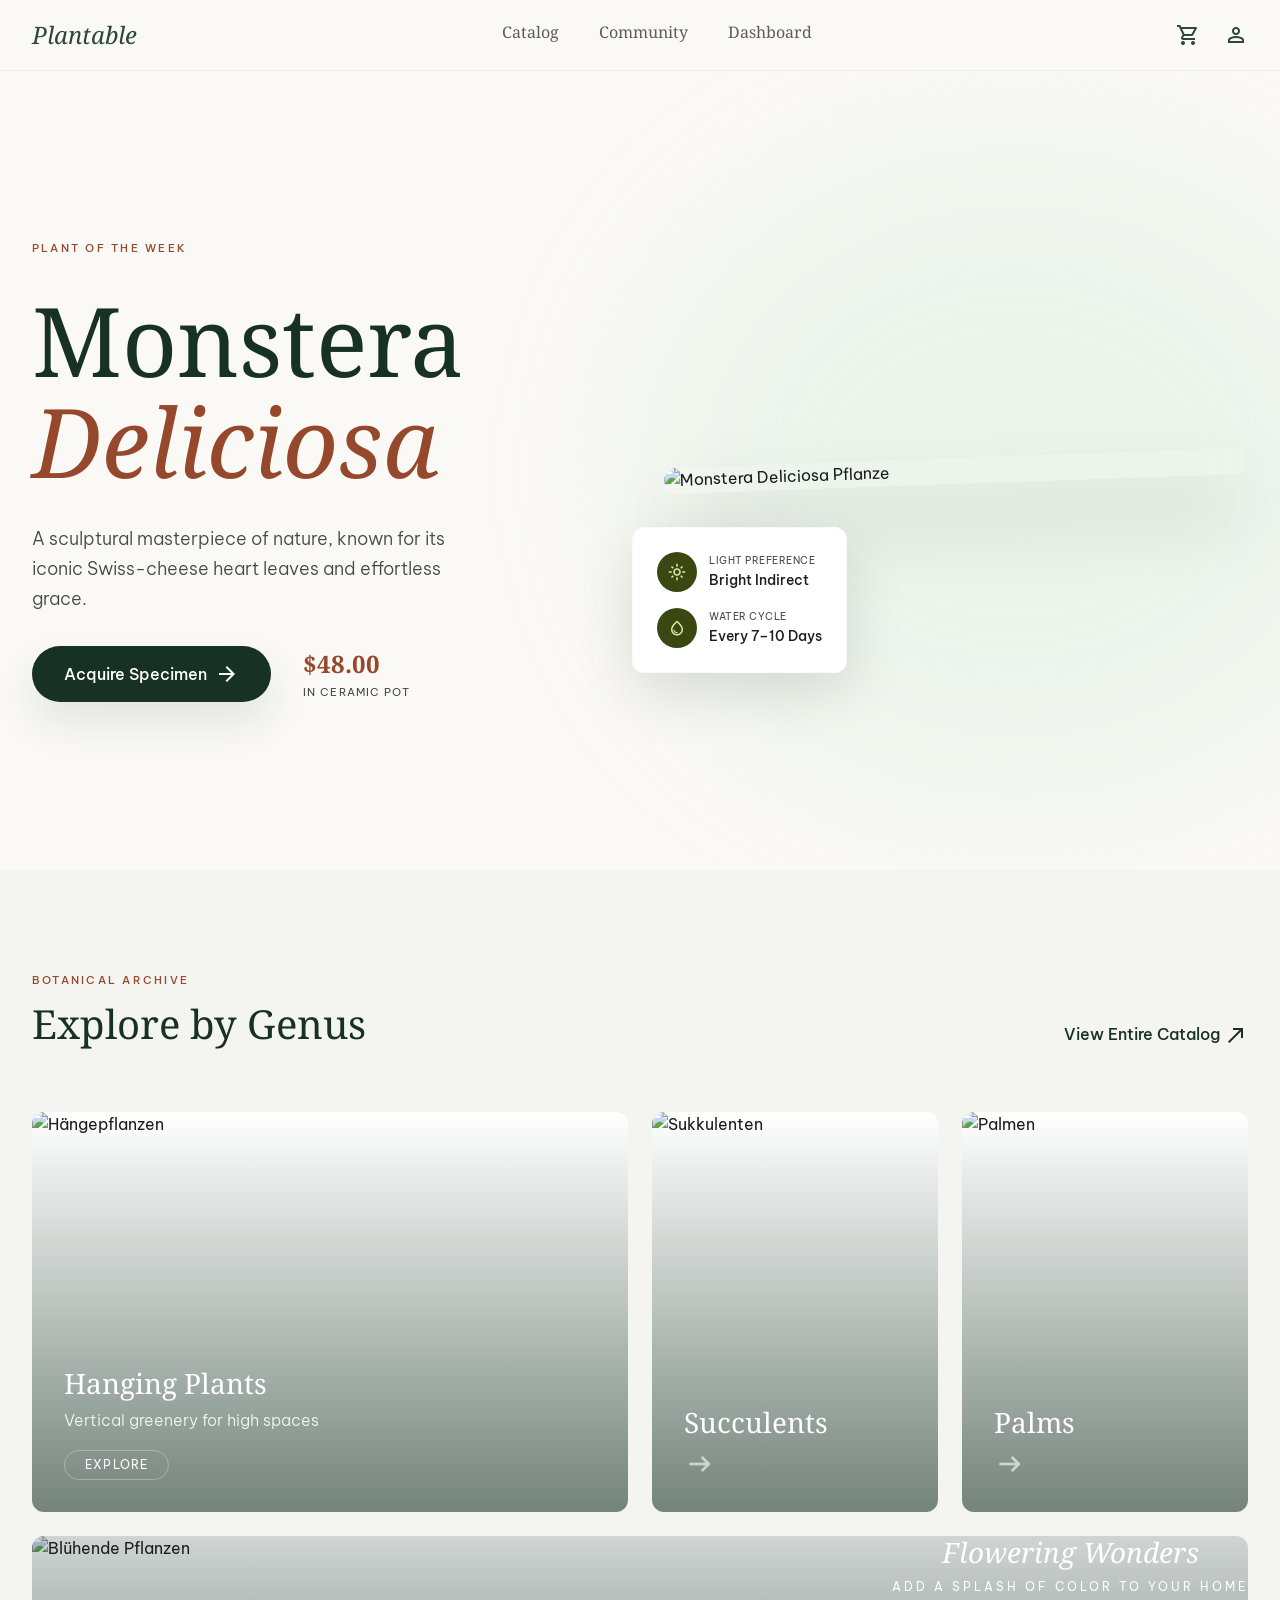
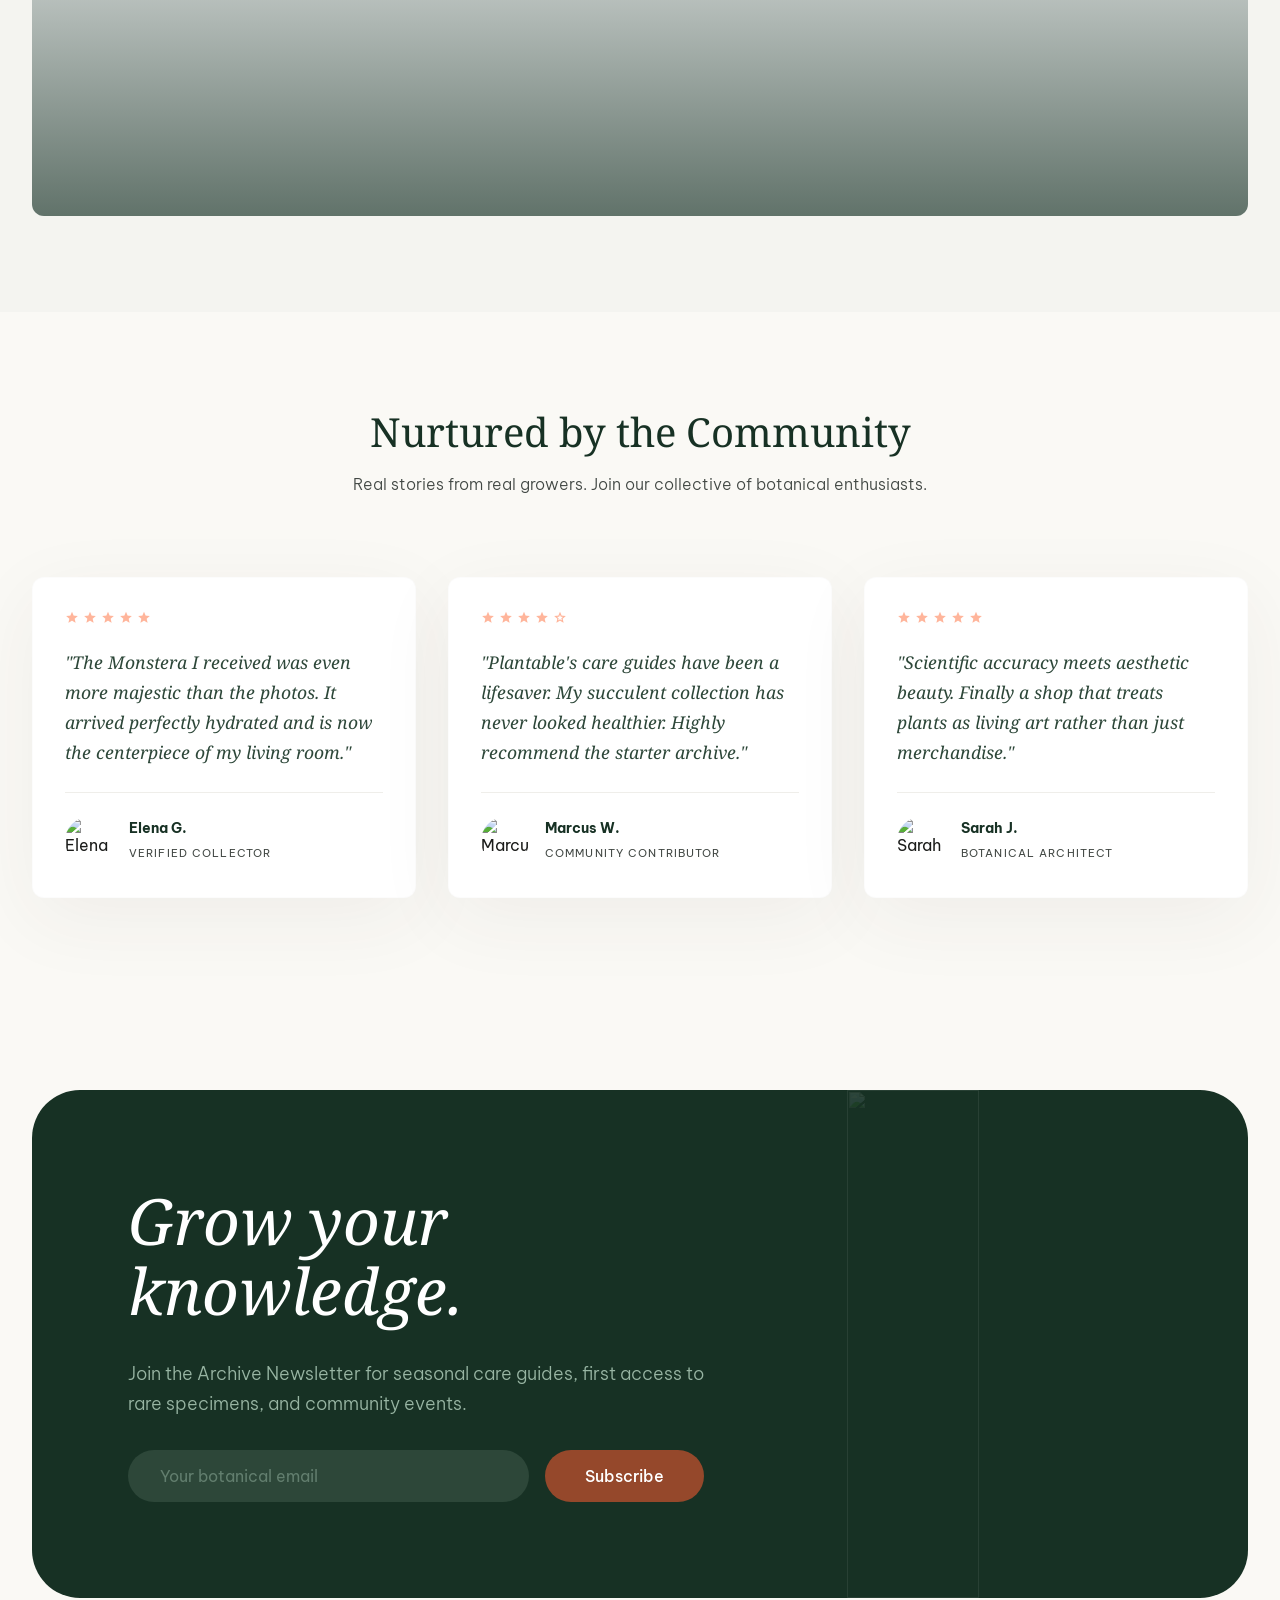
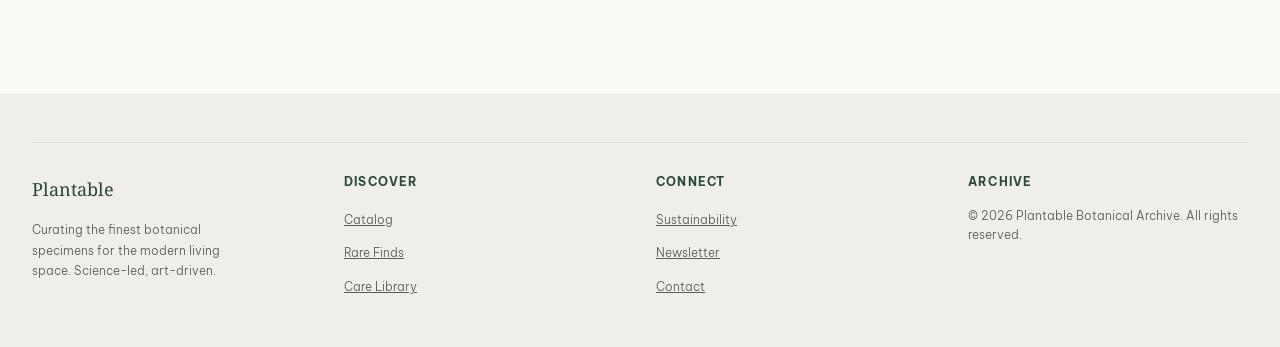
==== index.html @ 91b13ef8 "Fixed file name" ====
<!DOCTYPE html>
<html lang="de">
<head>
  <meta charset="utf-8"/>
  <meta name="viewport" content="width=device-width, initial-scale=1.0"/>
  <title>Plantable</title>
  <link rel="preconnect" href="https://fonts.googleapis.com"/>
  <link rel="preconnect" href="https://fonts.gstatic.com" crossorigin/>
  <link href="https://fonts.googleapis.com/css2?family=Noto+Serif:ital,wght@0,400;0,700;1,400&family=Be+Vietnam+Pro:wght@100;300;400;500;700&display=swap" rel="stylesheet"/>
  <link href="https://fonts.googleapis.com/css2?family=Material+Symbols+Outlined:wght,FILL@100..700,0..1&display=swap" rel="stylesheet"/>
  <link href="style.css" rel="stylesheet"/>
</head>
<body>

  <!-- ── Navigation ── -->
  <header>
    <div class="header-innen">
      <a href="home.html" class="logo">Plantable</a>

      <nav>
        <a href="catalog.html" >Catalog</a>
        <a href="community.html">Community</a>
        <a href="dashboard.html">Dashboard</a>
      </nav>

      <div class="aktionen">
        <button aria-label="Warenkorb">
          <span class="material-symbols-outlined">shopping_cart</span>
        </button>
        <button aria-label="Profil">
          <span class="material-symbols-outlined">person</span>
        </button>
      </div>
    </div>
    <div class="trennlinie"></div>
  </header>

  <main>

    <!-- ── Hero: Pflanze der Woche ── -->
    <section class="hero">
      <div class="hero-innen">

        <!-- Linke Spalte: Text -->
        <div class="hero-text">
          <span class="etikett">Plant of the Week</span>
          <h1>Monstera <br/><em>Deliciosa</em></h1>
          <p>A sculptural masterpiece of nature, known for its iconic Swiss-cheese heart leaves and effortless grace.</p>
          <div class="hero-kaufen">
            <button class="btn-kaufen">
              Acquire Specimen
              <span class="material-symbols-outlined">arrow_forward</span>
            </button>
            <div class="preis-block">
              <span class="preis">$48.00</span>
              <span class="preis-hinweis">In Ceramic Pot</span>
            </div>
          </div>
        </div>

        <!-- Rechte Spalte: Bild + Pflegekarte -->
        <div class="hero-bild-bereich">
          <div class="hintergrund-glow"></div>
          <img
            src="https://lh3.googleusercontent.com/aida-public/[base64]"
            alt="Monstera Deliciosa Pflanze"
            class="hero-pflanzenbild"
          />
          <div class="pflegekarte">
            <div class="pflegekarte-zeile">
              <div class="pflege-icon">
                <span class="material-symbols-outlined">light_mode</span>
              </div>
              <div>
                <span class="pflege-label">Light Preference</span>
                <span class="pflege-wert">Bright Indirect</span>
              </div>
            </div>
            <div class="pflegekarte-zeile">
              <div class="pflege-icon">
                <span class="material-symbols-outlined">water_drop</span>
              </div>
              <div>
                <span class="pflege-label">Water Cycle</span>
                <span class="pflege-wert">Every 7–10 Days</span>
              </div>
            </div>
          </div>
        </div>

      </div>
    </section>

    <!-- ── Kategorien ── -->
    <section class="kategorien">
      <div class="kategorien-innen">

        <div class="kategorien-kopf">
          <div>
            <span class="etikett">Botanical Archive</span>
            <h2>Explore by Genus</h2>
          </div>
          <a href="catalog.html" class="link-mit-pfeil">
            View Entire Catalog
            <span class="material-symbols-outlined">north_east</span>
          </a>
        </div>

        <div class="kategorien-raster">

          <div class="kategorie-karte gross">
            <img src="" alt="Hängepflanzen"/>
            <div class="kategorie-overlay"></div>
            <div class="kategorie-text">
              <h3>Hanging Plants</h3>
              <p>Vertical greenery for high spaces</p>
              <button class="btn-erkunden">Explore</button>
            </div>
          </div>

          <div class="kategorie-karte klein">
            <img src="" alt="Sukkulenten"/>
            <div class="kategorie-overlay"></div>
            <div class="kategorie-text">
              <h3>Succulents</h3>
              <span class="material-symbols-outlined pfeil-icon">arrow_right_alt</span>
            </div>
          </div>

          <div class="kategorie-karte klein">
            <img src="" alt="Palmen"/>
            <div class="kategorie-overlay"></div>
            <div class="kategorie-text">
              <h3>Palms</h3>
              <span class="material-symbols-outlined pfeil-icon">arrow_right_alt</span>
            </div>
          </div>

          <div class="kategorie-karte breit">
            <img src="" alt="Blühende Pflanzen"/>
            <div class="kategorie-overlay dunkel"></div>
            <div class="kategorie-text zentriert">
              <h3><em>Flowering Wonders</em></h3>
              <span class="untertitel-breit">Add a splash of color to your home</span>
            </div>
          </div>

        </div>
      </div>
    </section>

    <!-- ── Bewertungen ── -->
    <section class="bewertungen">
      <div class="bewertungen-innen">

        <div class="bewertungen-kopf">
          <h2>Nurtured by the Community</h2>
          <p>Real stories from real growers. Join our collective of botanical enthusiasts.</p>
        </div>

        <div class="bewertungen-raster">

          <div class="bewertungskarte">
            <div class="sterne">
              <span class="material-symbols-outlined gefallt">star</span>
              <span class="material-symbols-outlined gefallt">star</span>
              <span class="material-symbols-outlined gefallt">star</span>
              <span class="material-symbols-outlined gefallt">star</span>
              <span class="material-symbols-outlined gefallt">star</span>
            </div>
            <p class="bewertungstext">"The Monstera I received was even more majestic than the photos. It arrived perfectly hydrated and is now the centerpiece of my living room."</p>
            <div class="bewertungs-autor">
              <img src="" alt="Elena G."/>
              <div>
                <strong>Elena G.</strong>
                <span>Verified Collector</span>
              </div>
            </div>
          </div>

          <div class="bewertungskarte">
            <div class="sterne">
              <span class="material-symbols-outlined gefallt">star</span>
              <span class="material-symbols-outlined gefallt">star</span>
              <span class="material-symbols-outlined gefallt">star</span>
              <span class="material-symbols-outlined gefallt">star</span>
              <span class="material-symbols-outlined">star</span>
            </div>
            <p class="bewertungstext">"Plantable's care guides have been a lifesaver. My succulent collection has never looked healthier. Highly recommend the starter archive."</p>
            <div class="bewertungs-autor">
              <img src="" alt="Marcus W."/>
              <div>
                <strong>Marcus W.</strong>
                <span>Community Contributor</span>
              </div>
            </div>
          </div>

          <div class="bewertungskarte">
            <div class="sterne">
              <span class="material-symbols-outlined gefallt">star</span>
              <span class="material-symbols-outlined gefallt">star</span>
              <span class="material-symbols-outlined gefallt">star</span>
              <span class="material-symbols-outlined gefallt">star</span>
              <span class="material-symbols-outlined gefallt">star</span>
            </div>
            <p class="bewertungstext">"Scientific accuracy meets aesthetic beauty. Finally a shop that treats plants as living art rather than just merchandise."</p>
            <div class="bewertungs-autor">
              <img src="" alt="Sarah J."/>
              <div>
                <strong>Sarah J.</strong>
                <span>Botanical Architect</span>
              </div>
            </div>
          </div>

        </div>
      </div>
    </section>

    <!-- ── Newsletter ── -->
    <section class="newsletter">
      <div class="newsletter-box">
        <img
          src=""
          alt=""
          class="newsletter-hintergrundbild"
          aria-hidden="true"
        />
        <div class="newsletter-inhalt">
          <h2><em>Grow your knowledge.</em></h2>
          <p>Join the Archive Newsletter for seasonal care guides, first access to rare specimens, and community events.</p>
          <div class="newsletter-formular">
            <input type="email" placeholder="Your botanical email"/>
            <button>Subscribe</button>
          </div>
        </div>
      </div>
    </section>

  </main>

  <!-- ── Footer ── -->
  <footer>
    <div class="footer-innen">
      <hr/>
      <div class="footer-raster">

        <div class="footer-marke">
          <p class="logo">Plantable</p>
          <p>Curating the finest botanical specimens for the modern living space. Science-led, art-driven.</p>
        </div>

        <div>
          <h4>Discover</h4>
          <ul>
            <li><a href="#">Catalog</a></li>
            <li><a href="#">Rare Finds</a></li>
            <li><a href="#">Care Library</a></li>
          </ul>
        </div>

        <div>
          <h4>Connect</h4>
          <ul>
            <li><a href="#">Sustainability</a></li>
            <li><a href="#">Newsletter</a></li>
            <li><a href="#">Contact</a></li>
          </ul>
        </div>

        <div>
          <h4>Archive</h4>
          <p class="footer-copyright">© 2026 Plantable Botanical Archive. All rights reserved.</p>
        </div>

      </div>
    </div>
  </footer>

</body>
</html>
---- style.css ----
/* ─────────────────────────────────────────
   Plantable – Stylesheet
   ───────────────────────────────────────── */

/* ─── Reset ─── */
*, *::before, *::after {
  box-sizing: border-box;
  margin: 0;
  padding: 0;
}

/* ─── Design Tokens ─── */
:root {
  --gruen-dunkel:   #173124;
  --gruen:          #2d4739;
  --terrakotta:     #95482b;
  --hintergrund:    #faf9f5;
  --flaeche:        #efeeea;
  --flaeche-hell:   #f4f4f0;
  --flaeche-dunkel: #e3e2df;
  --text:           #1b1c1a;
  --text-gedimmt:   #424844;
  --text-leise:     #5c5d5b;
  --rand:           #c2c8c2;

  --schrift-serif: 'Noto Serif', serif;
  --schrift-sans:  'Be Vietnam Pro', sans-serif;

  --radius:        0.75rem;
  --radius-rund:   9999px;

  --max-breite:    1536px;
  --header-hoehe:  4.5rem;
}

/* ─── Basis ─── */
html { scroll-behavior: smooth; }

body {
  background-color: var(--hintergrund);
  color: var(--text);
  font-family: var(--schrift-sans);
  font-size: 1rem;
  line-height: 1.6;
  min-height: 100vh;
  -webkit-font-smoothing: antialiased;
}

h1, h2, h3, h4 {
  font-family: var(--schrift-serif);
  font-weight: 400;
  line-height: 1.2;
}

a    { text-decoration: none; color: inherit; }
img  { display: block; max-width: 100%; }
ul   { list-style: none; }

button {
  cursor: pointer;
  border: none;
  background: none;
  font-family: inherit;
}

.material-symbols-outlined {
  font-variation-settings: 'FILL' 0, 'wght' 400, 'GRAD' 0, 'opsz' 24;
  vertical-align: middle;
}

/* ─── Wiederverwendbar ─── */
.etikett {
  display: inline-block;
  font-size: 0.7rem;
  font-weight: 500;
  letter-spacing: 0.2em;
  text-transform: uppercase;
  color: var(--terrakotta);
}

/* ─────────────────────────────────────────
   Header / Navigation
   ───────────────────────────────────────── */
header {
  position: fixed;
  top: 0;
  left: 0;
  width: 100%;
  z-index: 100;
  background-color: rgba(250, 249, 245, 0.8);
  backdrop-filter: blur(12px);
}

.header-innen {
  display: flex;
  align-items: center;
  justify-content: space-between;
  padding: 1rem 2rem;
  max-width: var(--max-breite);
  margin: 0 auto;
}

header .logo {
  font-family: var(--schrift-serif);
  font-size: 1.5rem;
  font-style: italic;
  color: var(--gruen);
}

header nav {
  display: flex;
  gap: 2.5rem;
}

header nav a {
  font-family: var(--schrift-serif);
  font-size: 1rem;
  color: var(--text-leise);
  padding-bottom: 0.25rem;
  transition: color 0.3s;
}

header nav a:hover { color: var(--gruen); }

header nav a.aktiv {
  color: var(--gruen);
  border-bottom: 2px solid var(--terrakotta);
}

header .aktionen {
  display: flex;
  gap: 1.5rem;
  color: var(--gruen);
}

header .aktionen button {
  color: var(--gruen);
  transition: opacity 0.2s;
}

header .aktionen button:hover { opacity: 0.7; }

.trennlinie {
  height: 1px;
  background-color: var(--flaeche);
}

/* ─────────────────────────────────────────
   Hero
   ───────────────────────────────────────── */
.hero {
  padding-top: var(--header-hoehe);
  min-height: 870px;
  display: flex;
  align-items: center;
  background-color: var(--hintergrund);
  overflow: hidden;
}

.hero-innen {
  max-width: var(--max-breite);
  margin: 0 auto;
  padding: 2rem;
  display: grid;
  grid-template-columns: 1fr;
  gap: 3rem;
  align-items: center;
  width: 100%;
}

@media (min-width: 768px) {
  .hero-innen {
    grid-template-columns: 1fr 1fr;
  }
}

/* Linke Seite: Text */
.hero-text {
  display: flex;
  flex-direction: column;
  gap: 2rem;
}

.hero-text h1 {
  font-size: clamp(3rem, 8vw, 6rem);
  color: var(--gruen-dunkel);
  line-height: 1.05;
}

.hero-text h1 em {
  color: var(--terrakotta);
  font-style: italic;
}

.hero-text p {
  font-size: 1.1rem;
  color: var(--text-gedimmt);
  font-weight: 300;
  max-width: 28rem;
  line-height: 1.7;
}

.hero-kaufen {
  display: flex;
  align-items: center;
  gap: 2rem;
  flex-wrap: wrap;
}

.btn-kaufen {
  display: inline-flex;
  align-items: center;
  gap: 0.5rem;
  background-color: var(--gruen-dunkel);
  color: #fff;
  padding: 1rem 2rem;
  border-radius: var(--radius-rund);
  font-weight: 500;
  font-size: 1rem;
  box-shadow: 0 20px 40px rgba(23, 49, 36, 0.1);
  transition: opacity 0.2s;
}

.btn-kaufen:hover { opacity: 0.9; }

.preis-block {
  display: flex;
  flex-direction: column;
}

.preis {
  font-family: var(--schrift-serif);
  font-size: 1.5rem;
  font-weight: 700;
  color: var(--terrakotta);
}

.preis-hinweis {
  font-size: 0.7rem;
  text-transform: uppercase;
  letter-spacing: 0.1em;
  color: var(--text-gedimmt);
}

/* Rechte Seite: Bild */
.hero-bild-bereich {
  position: relative;
  display: flex;
  align-items: center;
  justify-content: center;
  min-height: 500px;
}

.hintergrund-glow {
  position: absolute;
  inset: 0;
  background-color: rgba(204, 234, 214, 0.3);
  border-radius: 50%;
  filter: blur(60px);
  transform: scale(1.25) translateX(3rem);
  z-index: 0;
}

.hero-pflanzenbild {
  position: relative;
  z-index: 1;
  border-radius: 1.5rem;
  box-shadow: 0 40px 80px rgba(0,0,0,0.15);
  transform: rotate(-2deg);
  transition: transform 0.7s ease;
  width: 100%;
  object-fit: cover;
}

.hero-pflanzenbild:hover { transform: rotate(0deg); }

/* Schwebende Pflegekarte */
.pflegekarte {
  position: absolute;
  bottom: 3rem;
  left: -2rem;
  background-color: #fff;
  padding: 1.5rem;
  border-radius: var(--radius);
  box-shadow: 0 20px 60px rgba(0,0,0,0.12);
  z-index: 2;
  display: flex;
  flex-direction: column;
  gap: 1rem;
  border: 1px solid rgba(194, 200, 194, 0.1);
}

.pflegekarte-zeile {
  display: flex;
  align-items: center;
  gap: 0.75rem;
}

.pflege-icon {
  width: 2.5rem;
  height: 2.5rem;
  border-radius: 50%;
  background-color: #3a4711;
  display: flex;
  align-items: center;
  justify-content: center;
  flex-shrink: 0;
}

.pflege-icon .material-symbols-outlined {
  color: #d9eaa3;
  font-size: 1.125rem;
}

.pflege-label {
  display: block;
  font-size: 0.625rem;
  text-transform: uppercase;
  letter-spacing: 0.05em;
  color: var(--text-gedimmt);
}

.pflege-wert {
  display: block;
  font-size: 0.875rem;
  font-weight: 500;
}

/* ─────────────────────────────────────────
   Kategorien
   ───────────────────────────────────────── */
.kategorien {
  padding: 6rem 2rem;
  background-color: var(--flaeche-hell);
}

.kategorien-innen {
  max-width: var(--max-breite);
  margin: 0 auto;
}

.kategorien-kopf {
  display: flex;
  justify-content: space-between;
  align-items: flex-end;
  margin-bottom: 4rem;
}

.kategorien-kopf h2 {
  font-size: 2.5rem;
  color: var(--gruen-dunkel);
  margin-top: 0.5rem;
}

.link-mit-pfeil {
  display: flex;
  align-items: center;
  gap: 0.25rem;
  font-weight: 500;
  color: var(--gruen-dunkel);
  transition: text-decoration 0.2s;
}

.link-mit-pfeil:hover { text-decoration: underline; }

/* Karten-Raster */
.kategorien-raster {
  display: grid;
  grid-template-columns: 1fr;
  gap: 1.5rem;
}

@media (min-width: 768px) {
  .kategorien-raster {
    grid-template-columns: repeat(4, 1fr);
  }
}

/* Gemeinsame Basis aller Kategorie-Karten */
.kategorie-karte {
  position: relative;
  overflow: hidden;
  border-radius: var(--radius);
  background-color: #fff;
}

.kategorie-karte img {
  position: absolute;
  inset: 0;
  width: 100%;
  height: 100%;
  object-fit: cover;
  transition: transform 0.7s ease;
}

.kategorie-karte:hover img { transform: scale(1.1); }

.kategorie-overlay {
  position: absolute;
  inset: 0;
  background: linear-gradient(to top, rgba(23, 49, 36, 0.6), transparent);
}

.kategorie-overlay.dunkel {
  background-color: rgba(23, 49, 36, 0.2);
}

.kategorie-text {
  position: absolute;
  bottom: 2rem;
  left: 2rem;
  color: #fff;
}

.kategorie-text.zentriert {
  inset: 0;
  bottom: auto;
  left: auto;
  display: flex;
  flex-direction: column;
  align-items: center;
  justify-content: center;
  text-align: center;
}

.kategorie-text h3 {
  font-family: var(--schrift-serif);
  font-size: 1.75rem;
  margin-bottom: 0.5rem;
}

.kategorie-text p {
  font-weight: 300;
  opacity: 0.9;
  margin-bottom: 1rem;
}

.untertitel-breit {
  font-size: 0.75rem;
  text-transform: uppercase;
  letter-spacing: 0.25em;
}

.pfeil-icon {
  font-size: 2rem;
  opacity: 0.6;
  transition: opacity 0.2s;
}

.kategorie-karte:hover .pfeil-icon { opacity: 1; }

.btn-erkunden {
  padding: 0.4rem 1.25rem;
  border-radius: var(--radius-rund);
  border: 1px solid rgba(255,255,255,0.3);
  backdrop-filter: blur(4px);
  color: #fff;
  font-size: 0.75rem;
  text-transform: uppercase;
  letter-spacing: 0.1em;
  transition: background-color 0.2s, color 0.2s;
}

.btn-erkunden:hover {
  background-color: #fff;
  color: var(--gruen-dunkel);
}

/* Kartengrössen */
.kategorie-karte.gross  { grid-column: span 2; height: 400px; }
.kategorie-karte.klein  { grid-column: span 1; height: 400px; }
.kategorie-karte.breit  { grid-column: span 4; height: 280px; }

@media (max-width: 767px) {
  .kategorie-karte.gross,
  .kategorie-karte.klein,
  .kategorie-karte.breit { grid-column: span 1; height: 280px; }
}

/* ─────────────────────────────────────────
   Bewertungen
   ───────────────────────────────────────── */
.bewertungen {
  padding: 6rem 2rem;
  background-color: var(--hintergrund);
}

.bewertungen-innen {
  max-width: var(--max-breite);
  margin: 0 auto;
}

.bewertungen-kopf {
  text-align: center;
  max-width: 40rem;
  margin: 0 auto 5rem;
}

.bewertungen-kopf h2 {
  font-size: 2.5rem;
  color: var(--gruen-dunkel);
  margin-bottom: 1rem;
}

.bewertungen-kopf p {
  color: var(--text-gedimmt);
  font-weight: 300;
}

.bewertungen-raster {
  display: grid;
  grid-template-columns: 1fr;
  gap: 2rem;
}

@media (min-width: 768px) {
  .bewertungen-raster { grid-template-columns: repeat(3, 1fr); }
}

/* Einzelne Bewertungskarte */
.bewertungskarte {
  background-color: #fff;
  padding: 2rem;
  border-radius: var(--radius);
  box-shadow: 0 20px 80px rgba(62, 54, 49, 0.06);
  border: 1px solid rgba(194, 200, 194, 0.05);
  display: flex;
  flex-direction: column;
  gap: 1.5rem;
}

.sterne {
  display: flex;
  gap: 0.25rem;
}

.sterne .material-symbols-outlined {
  font-size: 0.875rem;
  color: #ffb59b;
}

.sterne .material-symbols-outlined.gefallt {
  font-variation-settings: 'FILL' 1, 'wght' 400, 'GRAD' 0, 'opsz' 24;
}

.bewertungstext {
  font-family: var(--schrift-serif);
  font-size: 1.1rem;
  font-style: italic;
  color: var(--gruen);
  line-height: 1.7;
  flex: 1;
}

.bewertungs-autor {
  display: flex;
  align-items: center;
  gap: 1rem;
  padding-top: 1.5rem;
  border-top: 1px solid var(--flaeche);
  margin-top: auto;
}

.bewertungs-autor img {
  width: 3rem;
  height: 3rem;
  border-radius: 50%;
  object-fit: cover;
}

.bewertungs-autor strong {
  display: block;
  font-size: 0.875rem;
  color: var(--gruen-dunkel);
}

.bewertungs-autor span {
  font-size: 0.7rem;
  text-transform: uppercase;
  letter-spacing: 0.1em;
  color: var(--text-gedimmt);
}

/* ─────────────────────────────────────────
   Newsletter
   ───────────────────────────────────────── */
.newsletter {
  padding: 6rem 2rem;
}

.newsletter-box {
  max-width: var(--max-breite);
  margin: 0 auto;
  background-color: var(--gruen-dunkel);
  color: #fff;
  border-radius: 3rem;
  padding: 4rem;
  position: relative;
  overflow: hidden;
}

@media (min-width: 768px) {
  .newsletter-box { padding: 6rem; }
}

.newsletter-hintergrundbild {
  position: absolute;
  top: 0;
  right: 0;
  width: 33%;
  height: 100%;
  object-fit: cover;
  opacity: 0.1;
  pointer-events: none;
}

.newsletter-inhalt {
  position: relative;
  z-index: 1;
  max-width: 36rem;
  display: flex;
  flex-direction: column;
  gap: 2rem;
}

.newsletter-inhalt h2 {
  font-size: clamp(2.5rem, 5vw, 4rem);
  line-height: 1.1;
}

.newsletter-inhalt p {
  font-size: 1.1rem;
  color: #98b5a3;
  font-weight: 300;
  line-height: 1.7;
}

.newsletter-formular {
  display: flex;
  flex-direction: column;
  gap: 1rem;
}

@media (min-width: 640px) {
  .newsletter-formular { flex-direction: row; }
}

.newsletter-formular input {
  background-color: var(--gruen);
  border: none;
  border-radius: var(--radius-rund);
  padding: 1rem 2rem;
  flex: 1;
  color: #fff;
  font-family: var(--schrift-sans);
  font-size: 1rem;
  outline: none;
}

.newsletter-formular input::placeholder { color: rgba(152, 181, 163, 0.5); }

.newsletter-formular input:focus {
  outline: 2px solid var(--terrakotta);
  outline-offset: 2px;
}

.newsletter-formular button {
  background-color: var(--terrakotta);
  color: #fff;
  padding: 1rem 2.5rem;
  border-radius: var(--radius-rund);
  font-weight: 500;
  font-size: 1rem;
  white-space: nowrap;
  transition: opacity 0.2s;
}

.newsletter-formular button:hover { opacity: 0.9; }

/* ─────────────────────────────────────────
   Footer
   ───────────────────────────────────────── */
footer {
  background-color: var(--flaeche);
  padding: 3rem 2rem;
}

.footer-innen {
  max-width: var(--max-breite);
  margin: 0 auto;
}

footer hr {
  border: none;
  border-top: 1px solid var(--flaeche-dunkel);
  margin-bottom: 2rem;
}

.footer-raster {
  display: grid;
  grid-template-columns: 1fr;
  gap: 2rem;
}

@media (min-width: 768px) {
  .footer-raster { grid-template-columns: repeat(4, 1fr); }
}

.footer-marke .logo {
  font-family: var(--schrift-serif);
  font-size: 1.125rem;
  color: var(--gruen);
  margin-bottom: 1rem;
}

.footer-marke p:last-child {
  font-size: 0.75rem;
  font-weight: 300;
  color: var(--text-leise);
  line-height: 1.7;
  max-width: 14rem;
}

footer h4 {
  font-family: var(--schrift-sans);
  font-size: 0.75rem;
  font-weight: 700;
  text-transform: uppercase;
  letter-spacing: 0.1em;
  color: var(--gruen);
  margin-bottom: 1rem;
}

footer ul {
  display: flex;
  flex-direction: column;
  gap: 0.5rem;
}

footer ul a {
  font-size: 0.75rem;
  font-weight: 300;
  color: var(--text-leise);
  text-decoration: underline;
  transition: color 0.2s;
}

footer ul a:hover { color: var(--terrakotta); }

.footer-copyright {
  font-size: 0.75rem;
  font-weight: 300;
  color: var(--text-leise);
  line-height: 1.6;
}
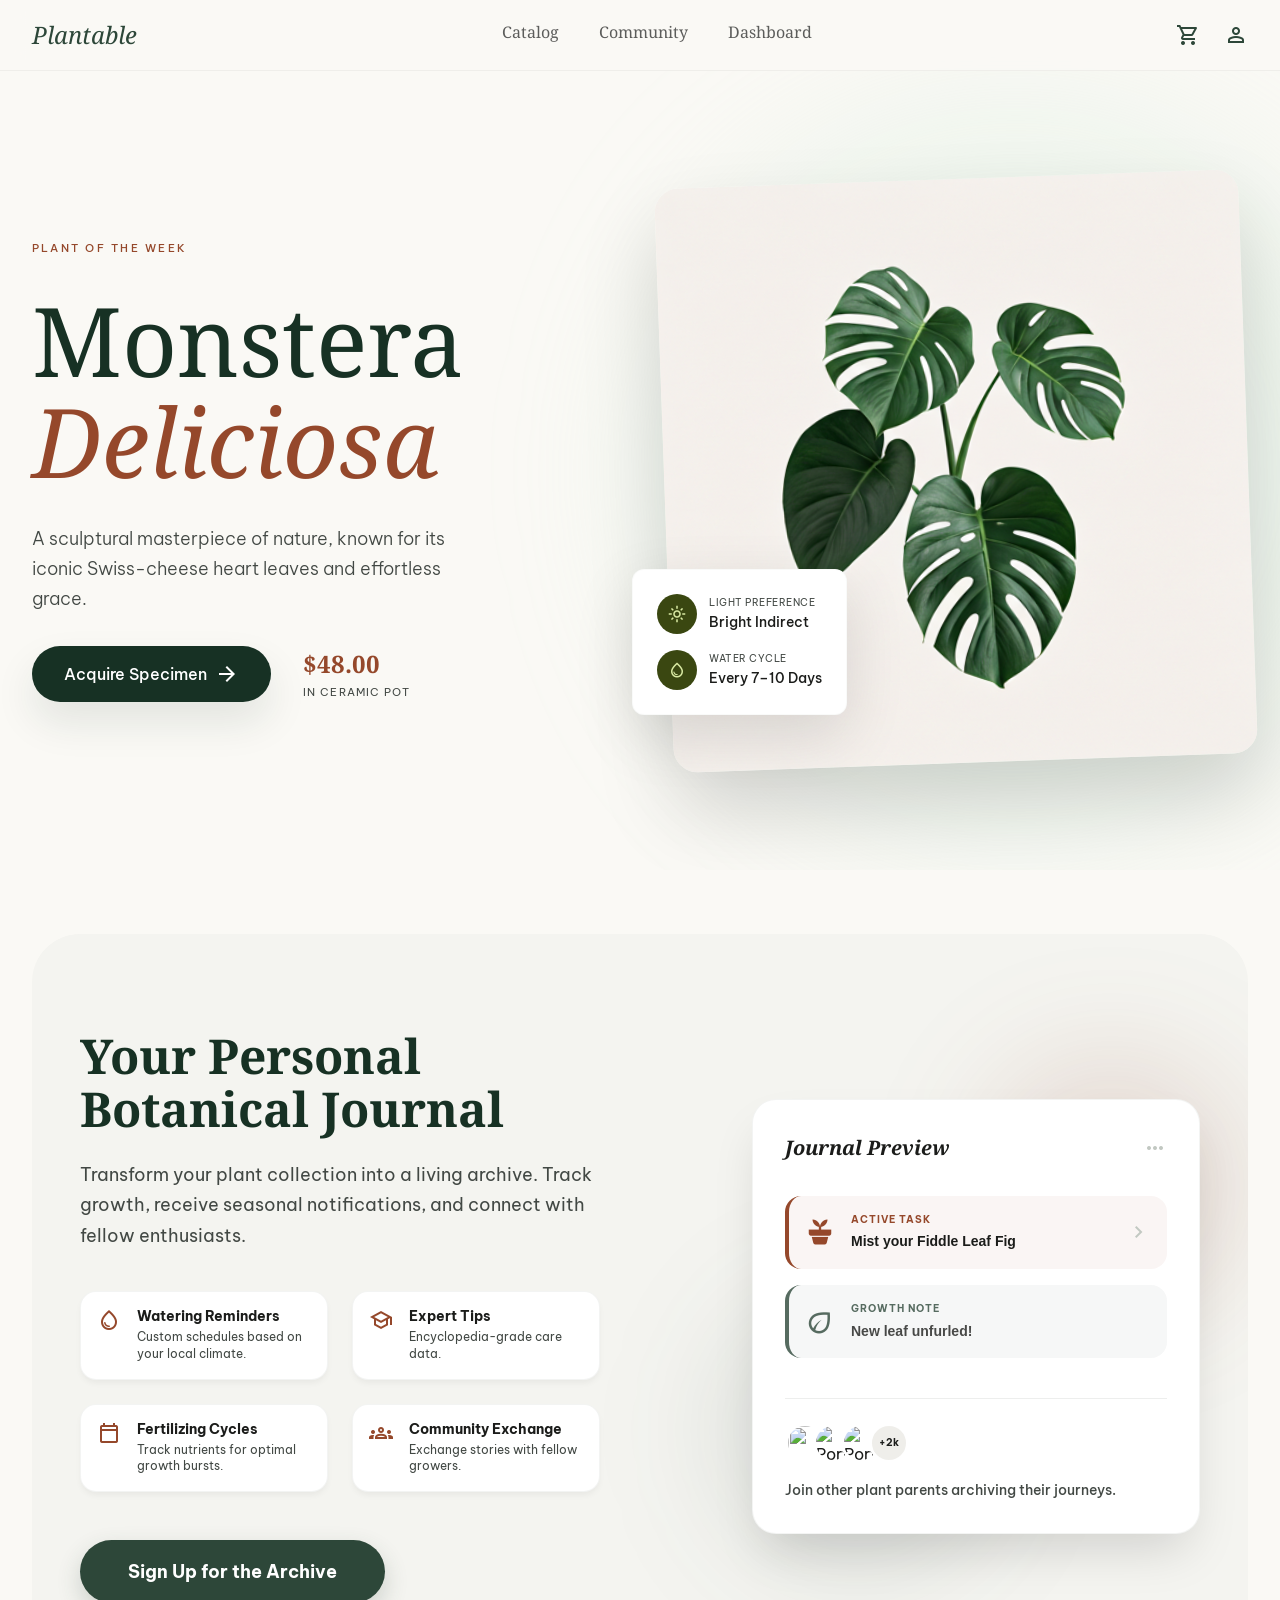
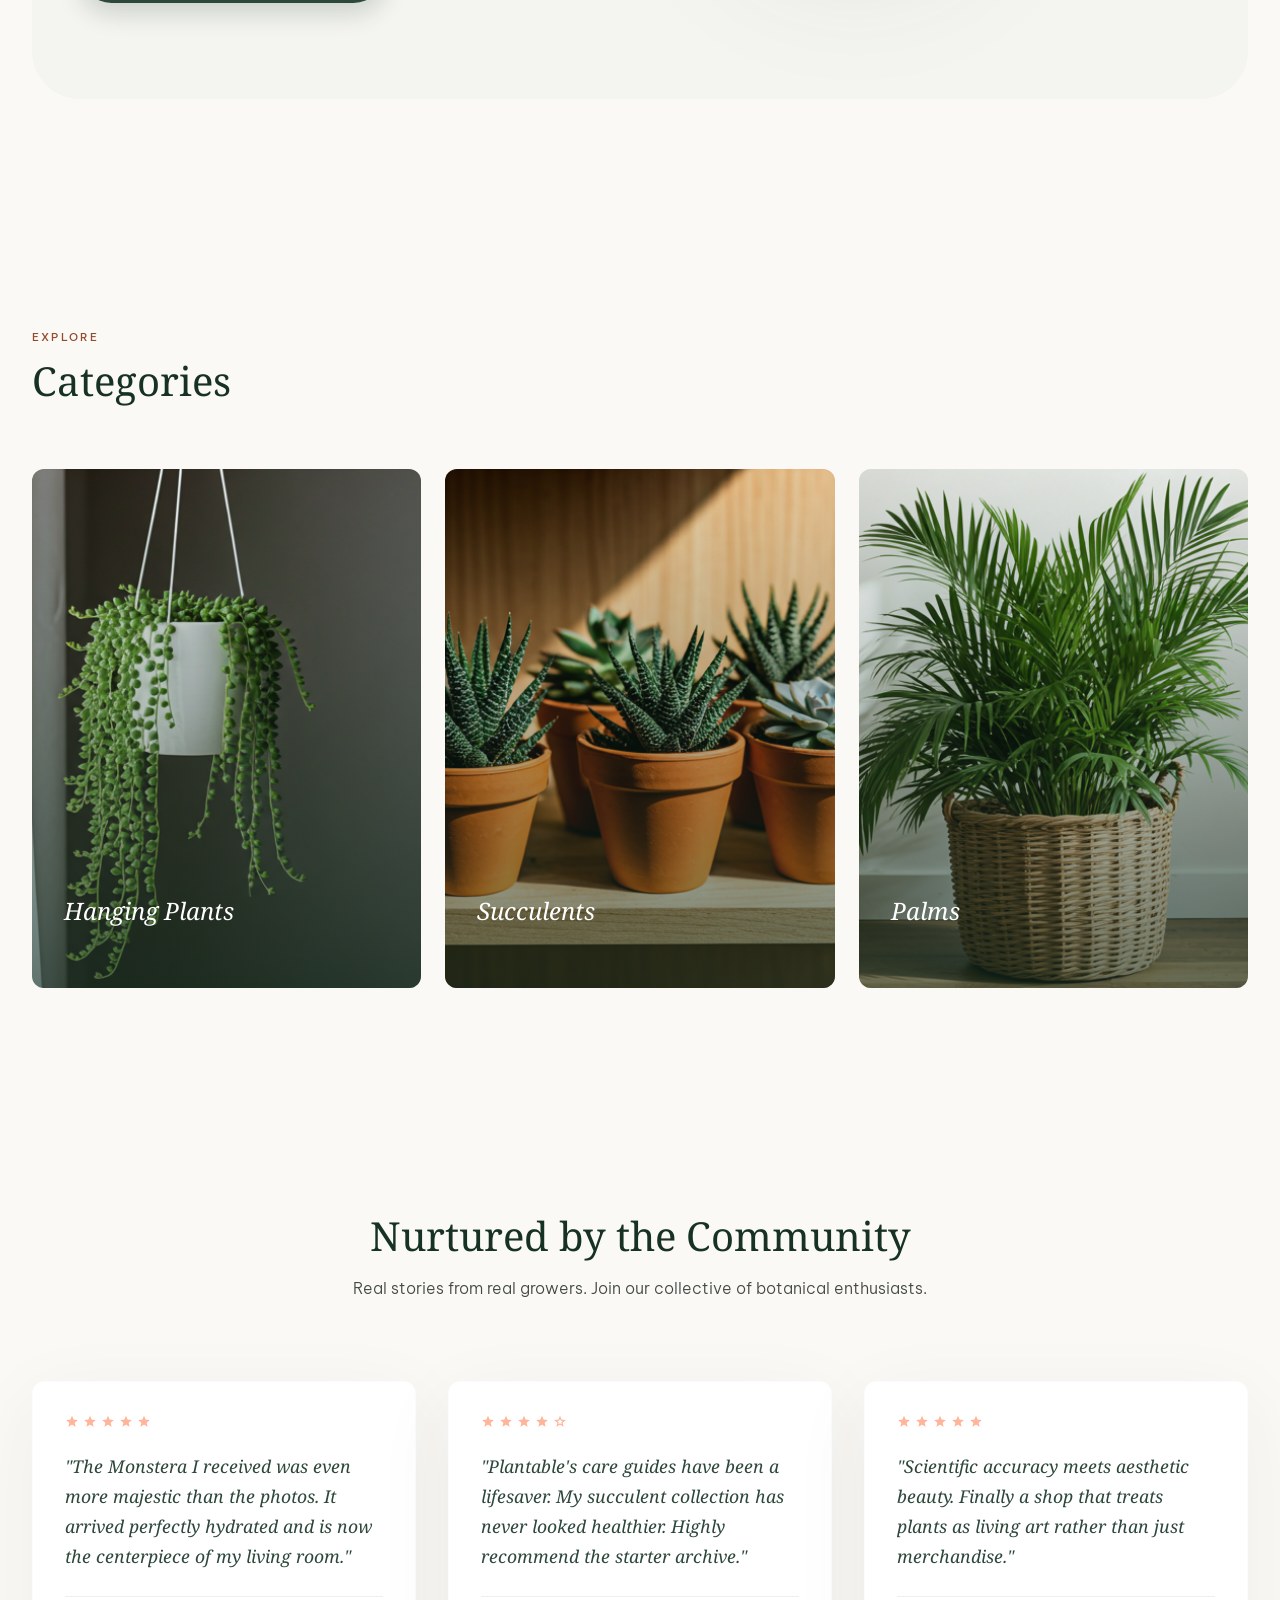
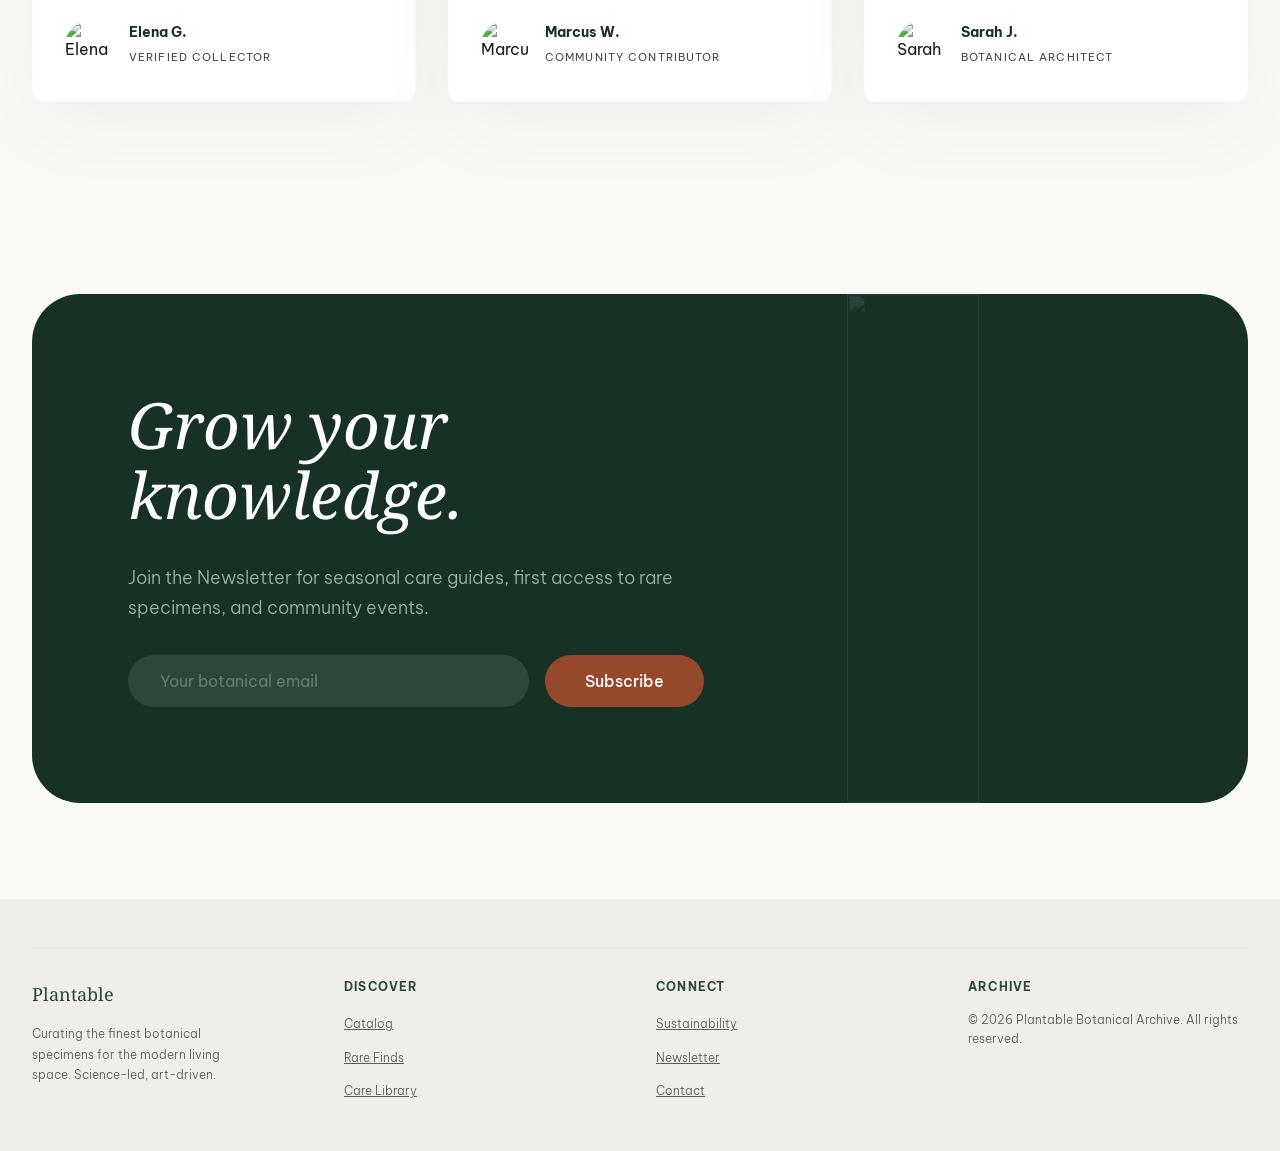
==== commit 1861c0db: "Design Changes, neuer Call to Action" ====
--- a/index.html
+++ b/index.html
@@ -12,13 +12,12 @@
 </head>
 <body>
 
-  <!-- ── Navigation ── -->
   <header>
     <div class="header-innen">
-      <a href="home.html" class="logo">Plantable</a>
+      <a href="index.html" class="logo">Plantable</a>
 
       <nav>
-        <a href="catalog.html" >Catalog</a>
+        <a href="catalog.html">Catalog</a>
         <a href="community.html">Community</a>
         <a href="dashboard.html">Dashboard</a>
       </nav>
@@ -37,11 +36,9 @@
 
   <main>
 
-    <!-- ── Hero: Pflanze der Woche ── -->
     <section class="hero">
       <div class="hero-innen">
 
-        <!-- Linke Spalte: Text -->
         <div class="hero-text">
           <span class="etikett">Plant of the Week</span>
           <h1>Monstera <br/><em>Deliciosa</em></h1>
@@ -58,11 +55,10 @@
           </div>
         </div>
 
-        <!-- Rechte Spalte: Bild + Pflegekarte -->
         <div class="hero-bild-bereich">
           <div class="hintergrund-glow"></div>
           <img
-            src="https://lh3.googleusercontent.com/aida-public/[base64]"
+            src="images/Monstera.png"
             alt="Monstera Deliciosa Pflanze"
             class="hero-pflanzenbild"
           />
@@ -91,65 +87,149 @@
       </div>
     </section>
 
-    <!-- ── Kategorien ── -->
+    <section class="journal">
+      <div class="journal-innen">
+        <div class="journal-text">
+          <h2>Your Personal <br/>Botanical Journal</h2>
+          <p class="journal-beschreibung">
+            Transform your plant collection into a living archive. Track growth, receive seasonal notifications, and connect with fellow enthusiasts.
+          </p>
+          
+          <div class="journal-features">
+            <div class="journal-feature">
+              <span class="material-symbols-outlined feature-icon">water_drop</span>
+              <div class="feature-inhalt">
+                <h4>Watering Reminders</h4>
+                <p>Custom schedules based on your local climate.</p>
+              </div>
+            </div>
+            <div class="journal-feature">
+              <span class="material-symbols-outlined feature-icon">school</span>
+              <div class="feature-inhalt">
+                <h4>Expert Tips</h4>
+                <p>Encyclopedia-grade care data.</p>
+              </div>
+            </div>
+            <div class="journal-feature">
+              <span class="material-symbols-outlined feature-icon">calendar_today</span>
+              <div class="feature-inhalt">
+                <h4>Fertilizing Cycles</h4>
+                <p>Track nutrients for optimal growth bursts.</p>
+              </div>
+            </div>
+            <div class="journal-feature">
+              <span class="material-symbols-outlined feature-icon">groups</span>
+              <div class="feature-inhalt">
+                <h4>Community Exchange</h4>
+                <p>Exchange stories with fellow growers.</p>
+              </div>
+            </div>
+          </div>
+          
+          <button class="btn-journal">
+            Sign Up for the Archive
+          </button>
+        </div>
+
+        <div class="journal-visual">
+          <div class="journal-visual-wrapper">
+            <div class="journal-glow journal-glow-1"></div>
+            <div class="journal-glow journal-glow-2"></div>
+            
+            <div class="journal-karte">
+              <div class="journal-karte-header">
+                <span>Journal Preview</span>
+                <span class="material-symbols-outlined">more_horiz</span>
+              </div>
+              
+              <div class="journal-tasks">
+                <div class="journal-task aktiv">
+                  <span class="material-symbols-outlined" style="font-variation-settings: 'FILL' 1;">potted_plant</span>
+                  <div>
+                    <p class="task-label">Active Task</p>
+                    <p class="task-title">Mist your Fiddle Leaf Fig</p>
+                  </div>
+                  <span class="material-symbols-outlined chevron">chevron_right</span>
+                </div>
+                
+                <div class="journal-task notiz">
+                  <span class="material-symbols-outlined">eco</span>
+                  <div>
+                    <p class="task-label">Growth Note</p>
+                    <p class="task-title">New leaf unfurled!</p>
+                  </div>
+                </div>
+              </div>
+              
+              <div class="journal-users">
+                <div class="user-avatars">
+                  <img src="https://media.istockphoto.com/id/1495088043/vector/user-profile-icon-avatar-or-person-icon-profile-picture-portrait-symbol-default-portrait.jpg?s=612x612&w=0&k=20&c=dhV2p1JwmloBTOaGAtaA3AW1KSnjsdMt7-U_3EZElZ0="/>
+                  <img src="https://media.istockphoto.com/id/1495088043/vector/user-profile-icon-avatar-or-person-icon-profile-picture-portrait-symbol-default-portrait.jpg?s=612x612&w=0&k=20&c=dhV2p1JwmloBTOaGAtaA3AW1KSnjsdMt7-U_3EZElZ0=" alt="Portrait"/>
+                  <img src="https://media.istockphoto.com/id/1495088043/vector/user-profile-icon-avatar-or-person-icon-profile-picture-portrait-symbol-default-portrait.jpg?s=612x612&w=0&k=20&c=dhV2p1JwmloBTOaGAtaA3AW1KSnjsdMt7-U_3EZElZ0=" alt="Portrait"/>
+                  <div class="user-more">+2k</div>
+                </div>
+                <p>Join other plant parents archiving their journeys.</p>
+              </div>
+            
+        </div>
+      </div>
+    </section>
+
     <section class="kategorien">
       <div class="kategorien-innen">
 
         <div class="kategorien-kopf">
           <div>
-            <span class="etikett">Botanical Archive</span>
-            <h2>Explore by Genus</h2>
-          </div>
-          <a href="catalog.html" class="link-mit-pfeil">
-            View Entire Catalog
-            <span class="material-symbols-outlined">north_east</span>
-          </a>
+            <span class="etikett">EXPLORE</span>
+            <h2>Categories</h2>
+          </div>
+          <p class="kategorien-beschreibung">
+           
+          </p>
         </div>
 
         <div class="kategorien-raster">
 
-          <div class="kategorie-karte gross">
-            <img src="" alt="Hängepflanzen"/>
+          <div class="kategorie-karte">
+            <img
+              src="images/hangingPlant.png"
+              alt="Hängepflanzen"
+            />
             <div class="kategorie-overlay"></div>
             <div class="kategorie-text">
               <h3>Hanging Plants</h3>
-              <p>Vertical greenery for high spaces</p>
-              <button class="btn-erkunden">Explore</button>
-            </div>
-          </div>
-
-          <div class="kategorie-karte klein">
-            <img src="" alt="Sukkulenten"/>
+              <p class="kategorie-untertitel">floating elegance</p>
+            </div>
+          </div>
+
+          <div class="kategorie-karte">
+            <img
+              src="images/succulents.png"
+              alt="Sukkulenten"
+            />
             <div class="kategorie-overlay"></div>
             <div class="kategorie-text">
               <h3>Succulents</h3>
-              <span class="material-symbols-outlined pfeil-icon">arrow_right_alt</span>
-            </div>
-          </div>
-
-          <div class="kategorie-karte klein">
-            <img src="" alt="Palmen"/>
+              <p class="kategorie-untertitel">Wonders of the Desert</p>
+            </div>
+          </div>
+
+          <div class="kategorie-karte">
+            <img
+              src="images/palm.png"
+              alt="Palmen"
+            />
             <div class="kategorie-overlay"></div>
             <div class="kategorie-text">
               <h3>Palms</h3>
-              <span class="material-symbols-outlined pfeil-icon">arrow_right_alt</span>
-            </div>
-          </div>
-
-          <div class="kategorie-karte breit">
-            <img src="" alt="Blühende Pflanzen"/>
-            <div class="kategorie-overlay dunkel"></div>
-            <div class="kategorie-text zentriert">
-              <h3><em>Flowering Wonders</em></h3>
-              <span class="untertitel-breit">Add a splash of color to your home</span>
-            </div>
-          </div>
-
-        </div>
-      </div>
-    </section>
-
-    <!-- ── Bewertungen ── -->
+              <p class="kategorie-untertitel">Tropisches Volumen</p>
+            </div>
+          </div>
+
+        </div>
+      </div>
+    </section>
+
     <section class="bewertungen">
       <div class="bewertungen-innen">
 
@@ -170,7 +250,7 @@
             </div>
             <p class="bewertungstext">"The Monstera I received was even more majestic than the photos. It arrived perfectly hydrated and is now the centerpiece of my living room."</p>
             <div class="bewertungs-autor">
-              <img src="" alt="Elena G."/>
+              <img src="https://media.istockphoto.com/id/1495088043/vector/user-profile-icon-avatar-or-person-icon-profile-picture-portrait-symbol-default-portrait.jpg?s=612x612&w=0&k=20&c=dhV2p1JwmloBTOaGAtaA3AW1KSnjsdMt7-U_3EZElZ0=" alt="Elena G."/>
               <div>
                 <strong>Elena G.</strong>
                 <span>Verified Collector</span>
@@ -188,7 +268,7 @@
             </div>
             <p class="bewertungstext">"Plantable's care guides have been a lifesaver. My succulent collection has never looked healthier. Highly recommend the starter archive."</p>
             <div class="bewertungs-autor">
-              <img src="" alt="Marcus W."/>
+              <img src="https://media.istockphoto.com/id/1495088043/vector/user-profile-icon-avatar-or-person-icon-profile-picture-portrait-symbol-default-portrait.jpg?s=612x612&w=0&k=20&c=dhV2p1JwmloBTOaGAtaA3AW1KSnjsdMt7-U_3EZElZ0=" alt="Marcus W."/>
               <div>
                 <strong>Marcus W.</strong>
                 <span>Community Contributor</span>
@@ -206,7 +286,7 @@
             </div>
             <p class="bewertungstext">"Scientific accuracy meets aesthetic beauty. Finally a shop that treats plants as living art rather than just merchandise."</p>
             <div class="bewertungs-autor">
-              <img src="" alt="Sarah J."/>
+              <img src="https://media.istockphoto.com/id/1495088043/vector/user-profile-icon-avatar-or-person-icon-profile-picture-portrait-symbol-default-portrait.jpg?s=612x612&w=0&k=20&c=dhV2p1JwmloBTOaGAtaA3AW1KSnjsdMt7-U_3EZElZ0=" alt="Sarah J."/>
               <div>
                 <strong>Sarah J.</strong>
                 <span>Botanical Architect</span>
@@ -218,18 +298,12 @@
       </div>
     </section>
 
-    <!-- ── Newsletter ── -->
     <section class="newsletter">
       <div class="newsletter-box">
-        <img
-          src=""
-          alt=""
-          class="newsletter-hintergrundbild"
-          aria-hidden="true"
-        />
+        <img src="" alt="" class="newsletter-hintergrundbild" aria-hidden="true"/>
         <div class="newsletter-inhalt">
           <h2><em>Grow your knowledge.</em></h2>
-          <p>Join the Archive Newsletter for seasonal care guides, first access to rare specimens, and community events.</p>
+          <p>Join the Newsletter for seasonal care guides, first access to rare specimens, and community events.</p>
           <div class="newsletter-formular">
             <input type="email" placeholder="Your botanical email"/>
             <button>Subscribe</button>
@@ -240,7 +314,6 @@
 
   </main>
 
-  <!-- ── Footer ── -->
   <footer>
     <div class="footer-innen">
       <hr/>
--- a/style.css
+++ b/style.css
@@ -174,7 +174,6 @@
   }
 }
 
-/* Linke Seite: Text */
 .hero-text {
   display: flex;
   flex-direction: column;
@@ -242,7 +241,6 @@
   color: var(--text-gedimmt);
 }
 
-/* Rechte Seite: Bild */
 .hero-bild-bereich {
   position: relative;
   display: flex;
@@ -274,7 +272,6 @@
 
 .hero-pflanzenbild:hover { transform: rotate(0deg); }
 
-/* Schwebende Pflegekarte */
 .pflegekarte {
   position: absolute;
   bottom: 3rem;
@@ -327,23 +324,307 @@
 }
 
 /* ─────────────────────────────────────────
-   Kategorien
+   Journal 
+   ───────────────────────────────────────── */
+.journal {
+  background-color: var(--flaeche-hell);
+  border-radius: 3rem;
+  margin: 2rem 1rem 6rem;
+  padding: 4rem 1.5rem;
+  overflow: hidden;
+}
+
+@media (min-width: 768px) {
+  .journal { 
+    margin: 4rem 2rem 6rem; 
+    padding: 6rem 3rem; 
+  }
+}
+
+.journal-innen {
+  max-width: var(--max-breite);
+  margin: 0 auto;
+  display: grid;
+  grid-template-columns: 1fr;
+  gap: 5rem;
+  align-items: center;
+}
+
+@media (min-width: 1024px) {
+  .journal-innen { 
+    grid-template-columns: 1fr 1fr; 
+    gap: 5rem; 
+  }
+}
+
+.journal-text { order: 2; }
+@media (min-width: 1024px) { .journal-text { order: 1; } }
+
+.journal-text h2 {
+  font-size: clamp(2.25rem, 4vw, 3rem);
+  font-weight: 700;
+  color: var(--gruen-dunkel);
+  line-height: 1.1;
+  margin-bottom: 1.5rem;
+}
+
+.journal-beschreibung {
+  font-size: 1.125rem;
+  color: var(--text-gedimmt);
+  line-height: 1.7;
+  max-width: 32rem;
+  margin-bottom: 2.5rem;
+}
+
+.journal-features {
+  display: grid;
+  grid-template-columns: 1fr;
+  gap: 1.5rem;
+  margin-bottom: 3rem;
+}
+
+@media (min-width: 640px) {
+  .journal-features { grid-template-columns: 1fr 1fr; }
+}
+
+.journal-feature {
+  display: flex;
+  align-items: flex-start;
+  gap: 1rem;
+  background-color: #fff;
+  padding: 1rem;
+  border-radius: 1rem;
+  box-shadow: 0 4px 6px -1px rgba(0, 0, 0, 0.05);
+  border: 1px solid rgba(194, 200, 194, 0.2);
+}
+
+.feature-icon {
+  color: var(--terrakotta);
+  font-size: 1.5rem;
+}
+
+.feature-inhalt h4 {
+  font-family: var(--schrift-sans);
+  font-size: 0.875rem;
+  font-weight: 700;
+  color: var(--text);
+  margin-bottom: 0.25rem;
+}
+
+.feature-inhalt p {
+  font-size: 0.75rem;
+  color: var(--text-gedimmt);
+  line-height: 1.4;
+}
+
+.btn-journal {
+  background-color: var(--gruen);
+  color: #fff;
+  padding: 1.25rem 3rem;
+  border-radius: var(--radius-rund);
+  font-size: 1.125rem;
+  font-weight: 700;
+  box-shadow: 0 10px 25px rgba(45, 71, 57, 0.2);
+  transition: all 0.2s ease;
+}
+
+.btn-journal:hover {
+  background-color: var(--gruen-dunkel);
+  transform: translateY(-2px);
+  box-shadow: 0 15px 30px rgba(45, 71, 57, 0.3);
+}
+
+.btn-journal:active { transform: scale(0.98); }
+
+.journal-visual {
+  order: 1;
+  display: flex;
+  justify-content: center;
+  position: relative;
+}
+@media (min-width: 1024px) { 
+  .journal-visual { 
+    order: 2; 
+    justify-content: flex-end; 
+  } 
+}
+
+.journal-visual-wrapper {
+  position: relative;
+  width: 100%;
+  max-width: 28rem;
+}
+
+.journal-karte {
+  background-color: #fff;
+  border-radius: 1.5rem;
+  padding: 2rem;
+  box-shadow: 0 25px 50px -12px rgba(0, 0, 0, 0.15);
+  border: 1px solid rgba(194, 200, 194, 0.2);
+  position: relative;
+  z-index: 20;
+}
+
+.journal-karte-header {
+  display: flex;
+  justify-content: space-between;
+  align-items: center;
+  margin-bottom: 2rem;
+}
+
+.journal-karte-header span:first-child {
+  font-family: var(--schrift-serif);
+  font-size: 1.25rem;
+  font-weight: 700;
+  font-style: italic;
+}
+
+.journal-karte-header .material-symbols-outlined { color: var(--rand); }
+
+.journal-tasks {
+  display: flex;
+  flex-direction: column;
+  gap: 1rem;
+}
+
+.journal-task {
+  display: flex;
+  align-items: center;
+  gap: 1rem;
+  padding: 1rem;
+  border-radius: 1rem;
+}
+
+.journal-task.aktiv {
+  background-color: rgba(149, 72, 43, 0.05); /* terrakotta tint */
+  border-left: 4px solid var(--terrakotta);
+}
+
+.journal-task.aktiv .material-symbols-outlined:first-child {
+  color: var(--terrakotta);
+  font-size: 1.875rem;
+}
+
+.journal-task.aktiv .task-label { color: var(--terrakotta); }
+
+.journal-task.notiz {
+  background-color: rgba(45, 71, 57, 0.05); /* gruen tint */
+  border-left: 4px solid var(--gruen);
+  opacity: 0.8;
+}
+
+.journal-task.notiz .material-symbols-outlined:first-child {
+  color: var(--gruen);
+  font-size: 1.875rem;
+}
+
+.journal-task.notiz .task-label { color: var(--gruen); }
+
+.task-label {
+  font-size: 0.65rem;
+  font-weight: 700;
+  text-transform: uppercase;
+  letter-spacing: 0.1em;
+  margin-bottom: 0.125rem;
+}
+
+.task-title {
+  font-size: 0.875rem;
+  font-weight: 600;
+  color: var(--text);
+}
+
+.journal-task .chevron {
+  margin-left: auto;
+  color: var(--rand);
+}
+
+.journal-users {
+  margin-top: 2.5rem;
+  padding-top: 1.5rem;
+  border-top: 1px solid rgba(194, 200, 194, 0.3);
+}
+
+.user-avatars {
+  display: flex;
+  margin-bottom: 1rem;
+}
+
+.user-avatars img, .user-more {
+  width: 2.5rem;
+  height: 2.5rem;
+  border-radius: 50%;
+  border: 3px solid #fff;
+  object-fit: cover;
+  margin-left: -0.75rem;
+}
+
+.user-avatars img:first-child { margin-left: 0; }
+
+.user-more {
+  background-color: var(--flaeche);
+  display: flex;
+  align-items: center;
+  justify-content: center;
+  font-size: 0.625rem;
+  font-weight: 700;
+  color: var(--text);
+  z-index: 1;
+}
+
+.journal-users p {
+  font-size: 0.875rem;
+  font-weight: 500;
+  color: var(--text-gedimmt);
+}
+
+.journal-glow {
+  position: absolute;
+  border-radius: 50%;
+  filter: blur(60px);
+  z-index: 10;
+}
+
+.journal-glow-1 {
+  top: -2.5rem;
+  right: -2.5rem;
+  width: 16rem;
+  height: 16rem;
+  background-color: rgba(149, 72, 43, 0.15); /* terrakotta glow */
+}
+
+.journal-glow-2 {
+  bottom: -2.5rem;
+  left: -2.5rem;
+  width: 18rem;
+  height: 18rem;
+  background-color: rgba(45, 71, 57, 0.1); /* gruen glow */
+}
+
+
+
+/* ─────────────────────────────────────────
+   Kategorien  
    ───────────────────────────────────────── */
 .kategorien {
-  padding: 6rem 2rem;
-  background-color: var(--flaeche-hell);
-}
-
-.kategorien-innen {
+  padding: 8rem 2rem;
   max-width: var(--max-breite);
   margin: 0 auto;
 }
 
 .kategorien-kopf {
   display: flex;
-  justify-content: space-between;
-  align-items: flex-end;
+  flex-direction: column;
+  gap: 1.5rem;
   margin-bottom: 4rem;
+}
+
+@media (min-width: 768px) {
+  .kategorien-kopf {
+    flex-direction: row;
+    justify-content: space-between;
+    align-items: flex-end;
+  }
 }
 
 .kategorien-kopf h2 {
@@ -352,18 +633,14 @@
   margin-top: 0.5rem;
 }
 
-.link-mit-pfeil {
-  display: flex;
-  align-items: center;
-  gap: 0.25rem;
-  font-weight: 500;
-  color: var(--gruen-dunkel);
-  transition: text-decoration 0.2s;
-}
-
-.link-mit-pfeil:hover { text-decoration: underline; }
-
-/* Karten-Raster */
+.kategorien-beschreibung {
+  font-size: 0.875rem;
+  color: var(--text-gedimmt);
+  max-width: 18rem;
+  line-height: 1.7;
+}
+
+/* 3-spaltiges Raster mit hochformatigen Karten */
 .kategorien-raster {
   display: grid;
   grid-template-columns: 1fr;
@@ -372,16 +649,18 @@
 
 @media (min-width: 768px) {
   .kategorien-raster {
-    grid-template-columns: repeat(4, 1fr);
+    grid-template-columns: repeat(3, 1fr);
   }
 }
 
-/* Gemeinsame Basis aller Kategorie-Karten */
+/* Einzelne Kategorie-Karte */
 .kategorie-karte {
   position: relative;
+  aspect-ratio: 3 / 4;
   overflow: hidden;
   border-radius: var(--radius);
-  background-color: #fff;
+  background-color: var(--flaeche);
+  cursor: pointer;
 }
 
 .kategorie-karte img {
@@ -393,88 +672,44 @@
   transition: transform 0.7s ease;
 }
 
-.kategorie-karte:hover img { transform: scale(1.1); }
-
+.kategorie-karte:hover img {
+  transform: scale(1.1);
+}
+
+/* Dunkler Farbverlauf von unten */
 .kategorie-overlay {
   position: absolute;
   inset: 0;
   background: linear-gradient(to top, rgba(23, 49, 36, 0.6), transparent);
 }
 
-.kategorie-overlay.dunkel {
-  background-color: rgba(23, 49, 36, 0.2);
-}
-
+/* Text unten links */
 .kategorie-text {
   position: absolute;
   bottom: 2rem;
   left: 2rem;
+  right: 2rem;
   color: #fff;
-}
-
-.kategorie-text.zentriert {
-  inset: 0;
-  bottom: auto;
-  left: auto;
-  display: flex;
-  flex-direction: column;
-  align-items: center;
-  justify-content: center;
-  text-align: center;
 }
 
 .kategorie-text h3 {
   font-family: var(--schrift-serif);
-  font-size: 1.75rem;
-  margin-bottom: 0.5rem;
-}
-
-.kategorie-text p {
-  font-weight: 300;
-  opacity: 0.9;
-  margin-bottom: 1rem;
-}
-
-.untertitel-breit {
-  font-size: 0.75rem;
-  text-transform: uppercase;
-  letter-spacing: 0.25em;
-}
-
-.pfeil-icon {
-  font-size: 2rem;
-  opacity: 0.6;
-  transition: opacity 0.2s;
-}
-
-.kategorie-karte:hover .pfeil-icon { opacity: 1; }
-
-.btn-erkunden {
-  padding: 0.4rem 1.25rem;
-  border-radius: var(--radius-rund);
-  border: 1px solid rgba(255,255,255,0.3);
-  backdrop-filter: blur(4px);
-  color: #fff;
-  font-size: 0.75rem;
-  text-transform: uppercase;
-  letter-spacing: 0.1em;
-  transition: background-color 0.2s, color 0.2s;
-}
-
-.btn-erkunden:hover {
-  background-color: #fff;
-  color: var(--gruen-dunkel);
-}
-
-/* Kartengrössen */
-.kategorie-karte.gross  { grid-column: span 2; height: 400px; }
-.kategorie-karte.klein  { grid-column: span 1; height: 400px; }
-.kategorie-karte.breit  { grid-column: span 4; height: 280px; }
-
-@media (max-width: 767px) {
-  .kategorie-karte.gross,
-  .kategorie-karte.klein,
-  .kategorie-karte.breit { grid-column: span 1; height: 280px; }
+  font-size: 1.5rem;
+  font-style: italic;
+}
+
+/* Untertitel erscheint beim Hover */
+.kategorie-untertitel {
+  display: block;
+  font-size: 0.875rem;
+  margin-top: 0.5rem;
+  opacity: 0;
+  color: rgba(255, 255, 255, 0.85);
+  transition: opacity 0.3s ease;
+}
+
+.kategorie-karte:hover .kategorie-untertitel {
+  opacity: 1;
 }
 
 /* ─────────────────────────────────────────
@@ -517,7 +752,6 @@
   .bewertungen-raster { grid-template-columns: repeat(3, 1fr); }
 }
 
-/* Einzelne Bewertungskarte */
 .bewertungskarte {
   background-color: #fff;
   padding: 2rem;
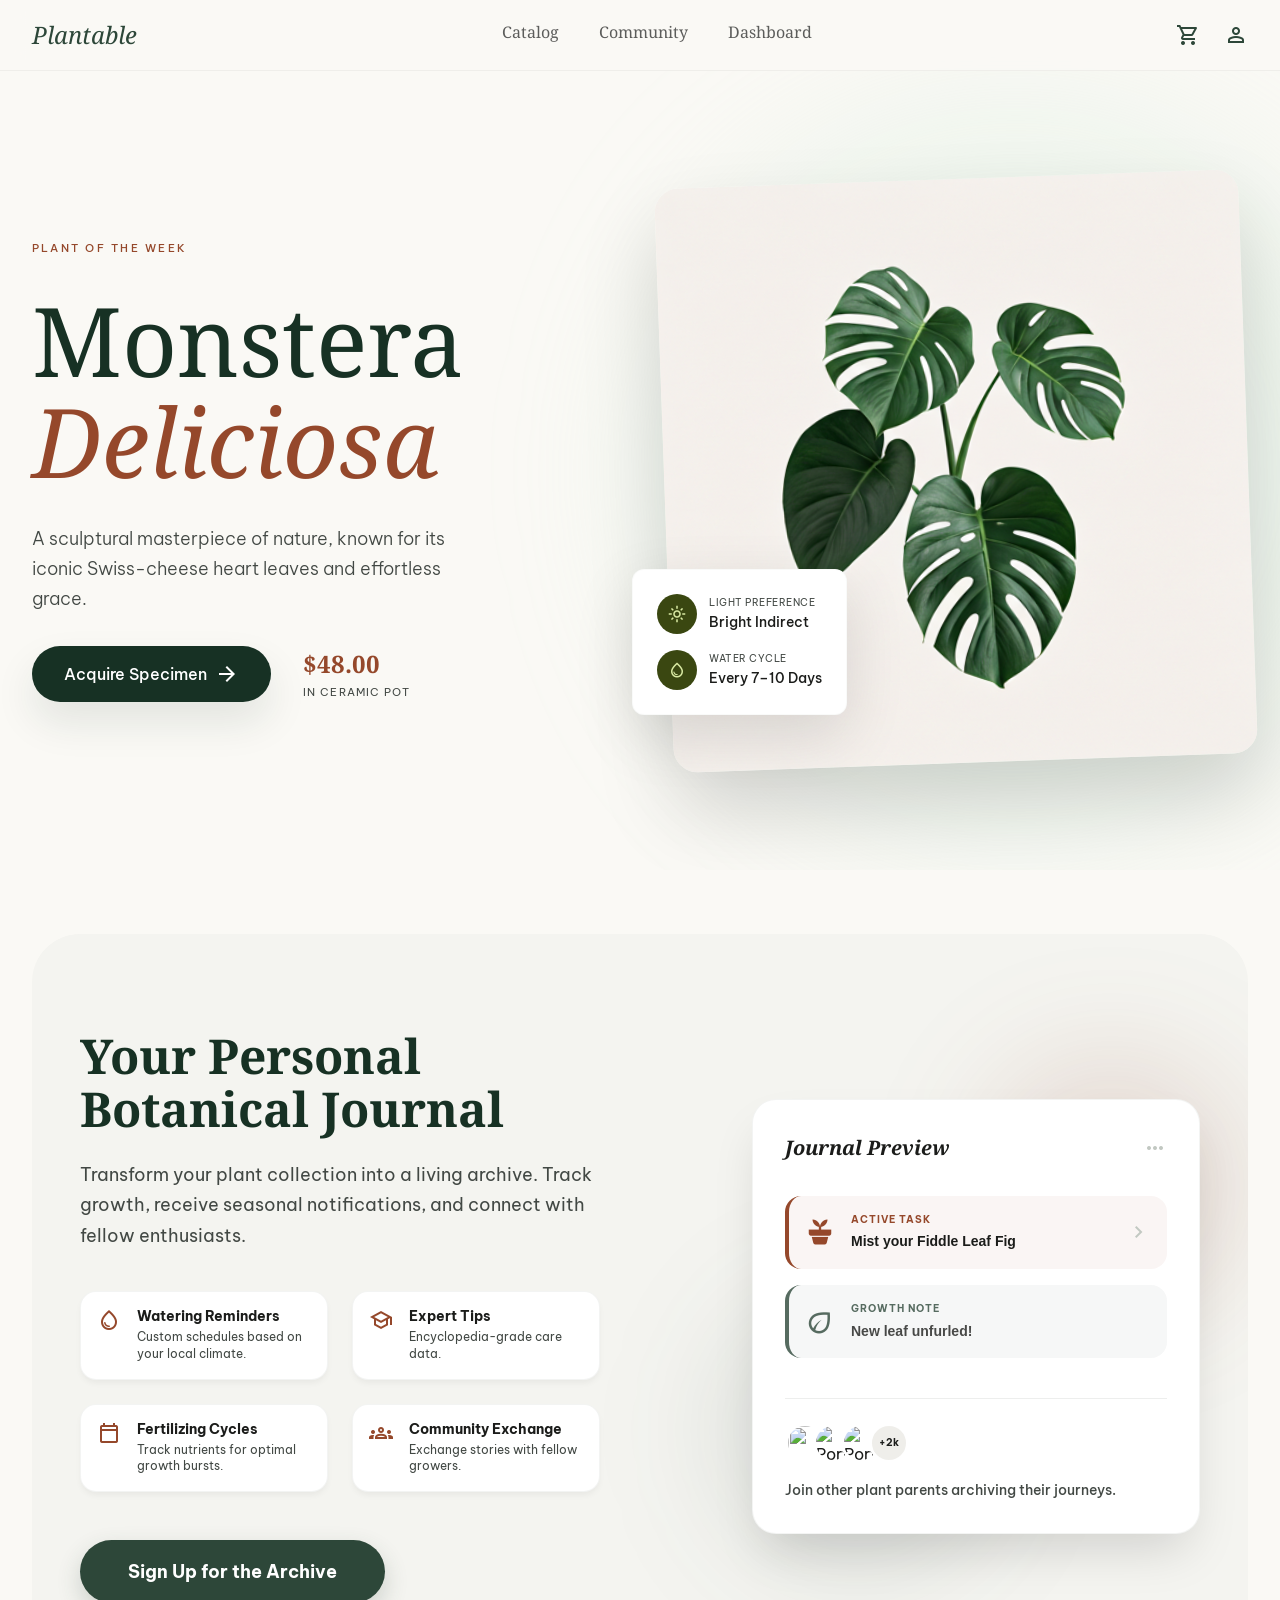
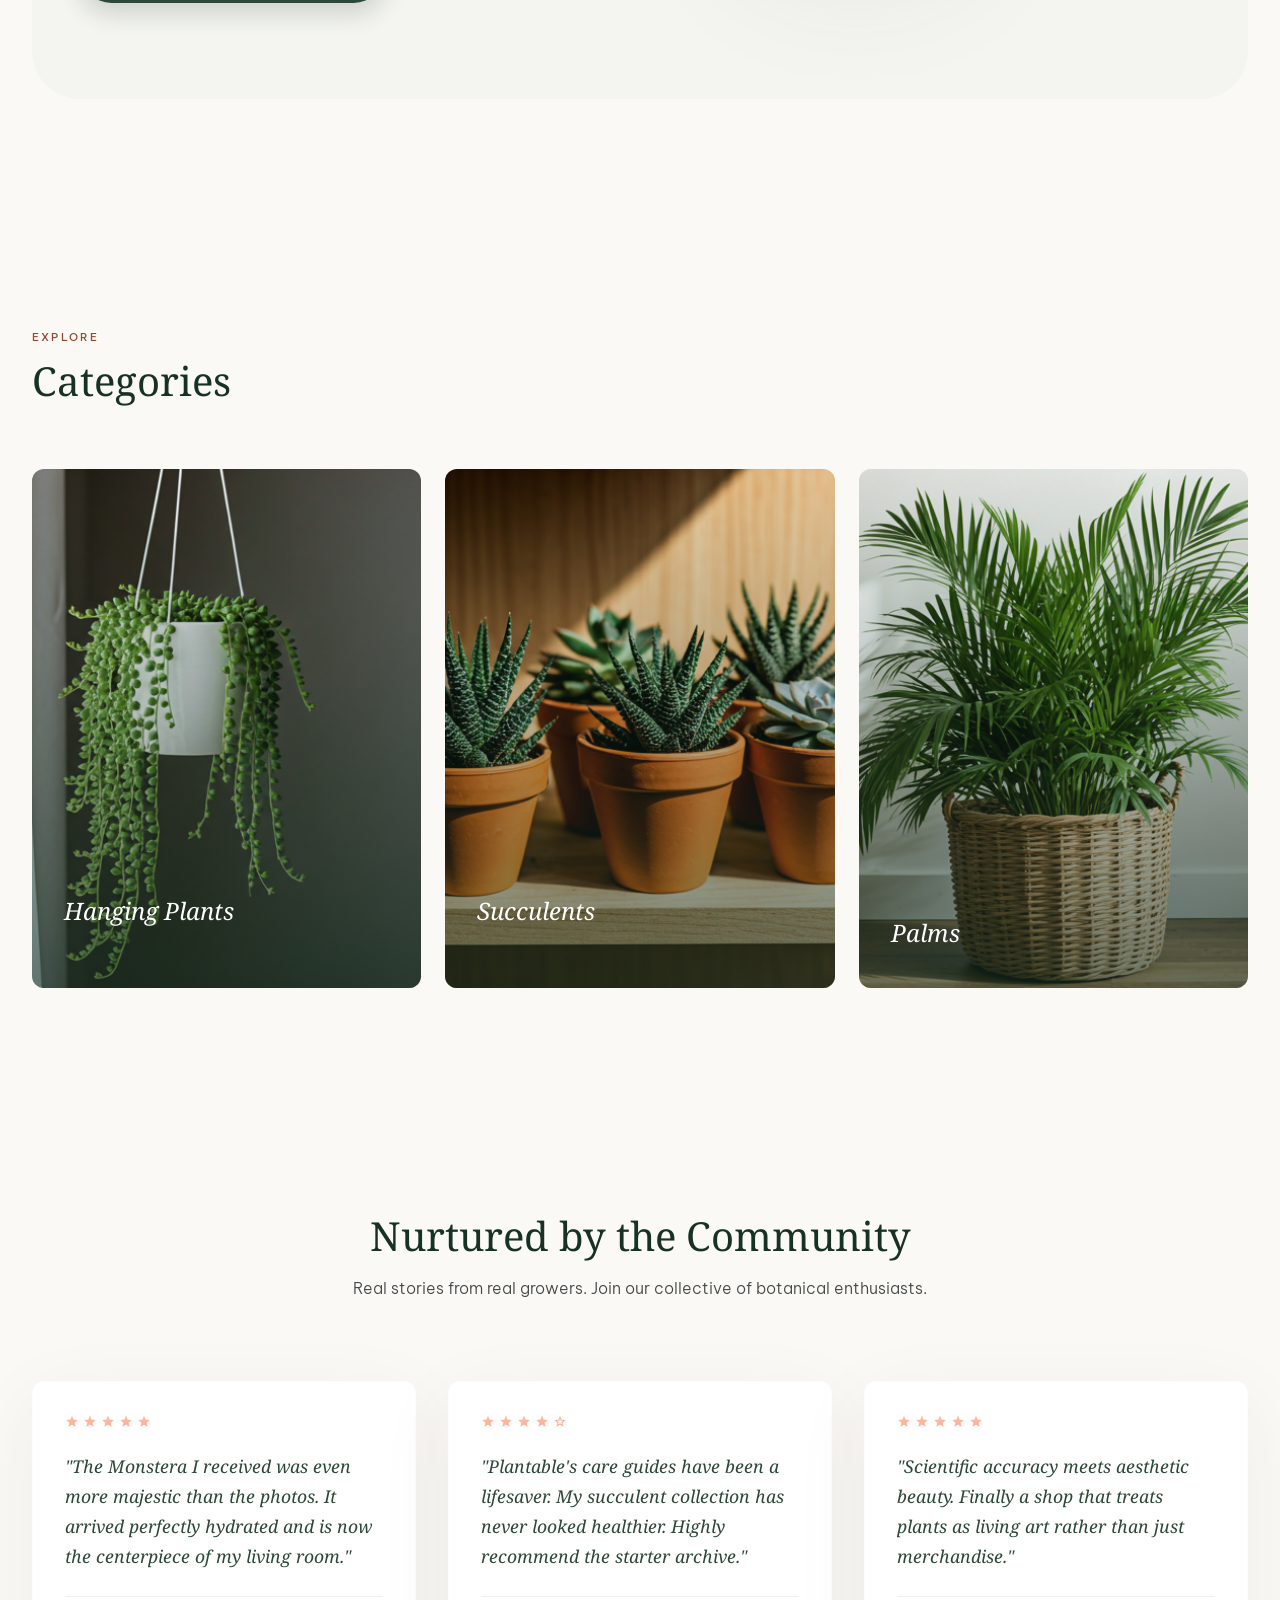
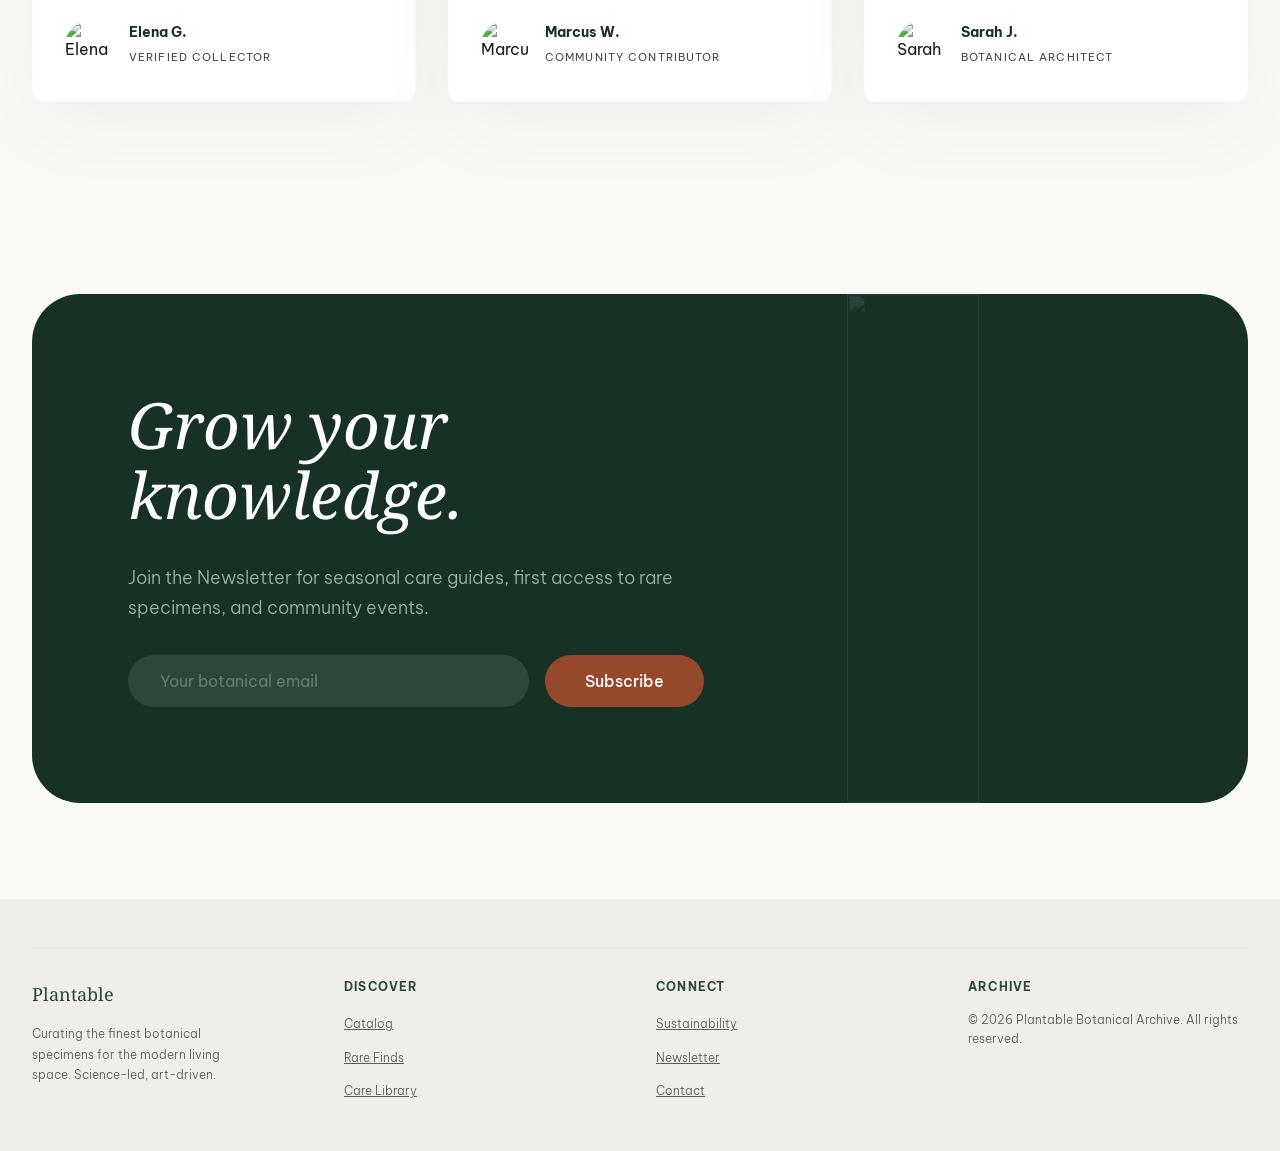
==== commit c0bc36f2: "responsive header added" ====
--- a/index.html
+++ b/index.html
@@ -13,27 +13,47 @@
 <body>
 
   <header>
-    <div class="header-innen">
-      <a href="index.html" class="logo">Plantable</a>
-
-      <nav>
-        <a href="catalog.html">Catalog</a>
-        <a href="community.html">Community</a>
-        <a href="dashboard.html">Dashboard</a>
-      </nav>
-
-      <div class="aktionen">
-        <button aria-label="Warenkorb">
-          <span class="material-symbols-outlined">shopping_cart</span>
-        </button>
-        <button aria-label="Profil">
-          <span class="material-symbols-outlined">person</span>
-        </button>
-      </div>
+  <div class="header-innen">
+    <a href="index.html" class="logo">Plantable</a>
+
+    <nav id="nav-menu">
+      <a href="catalog.html">Catalog</a>
+      <a href="community.html">Community</a>
+      <a href="dashboard.html">Dashboard</a>
+    </nav>
+
+    <div class="aktionen">
+      <button aria-label="Warenkorb">
+        <span class="material-symbols-outlined">shopping_cart</span>
+      </button>
+      <button aria-label="Profil" class="desktop-only">
+        <span class="material-symbols-outlined">person</span>
+      </button>
+      
+      <button class="hamburger" id="hamburger-btn" aria-label="Menü öffnen">
+        <span class="material-symbols-outlined">menu</span>
+      </button>
     </div>
-    <div class="trennlinie"></div>
-  </header>
-
+  </div>
+  <div class="trennlinie"></div>
+</header>
+
+<script>
+  const hamburgerBtn = document.getElementById('hamburger-btn');
+  const navMenu = document.getElementById('nav-menu');
+  const icon = hamburgerBtn.querySelector('.material-symbols-outlined');
+
+  hamburgerBtn.addEventListener('click', () => {
+    navMenu.classList.toggle('offen');
+    
+    // Icon zwischen 'menu' und 'close' wechseln
+    if (navMenu.classList.contains('offen')) {
+      icon.textContent = 'close';
+    } else {
+      icon.textContent = 'menu';
+    }
+  });
+</script>
   <main>
 
     <section class="hero">
@@ -222,7 +242,7 @@
             <div class="kategorie-overlay"></div>
             <div class="kategorie-text">
               <h3>Palms</h3>
-              <p class="kategorie-untertitel">Tropisches Volumen</p>
+              <p class="kategorie-untertitel"></p>
             </div>
           </div>
 
--- a/style.css
+++ b/style.css
@@ -144,6 +144,48 @@
   height: 1px;
   background-color: var(--flaeche);
 }
+/* Hamburger Button standardmäßig verstecken */
+.hamburger {
+  display: none;
+  color: var(--gruen);
+}
+
+
+@media (max-width: 768px) {
+  .desktop-only {
+    display: none;
+  }
+
+  .hamburger {
+    display: block; /* Hamburger nur mobil zeigen */
+    z-index: 1001;
+  }
+
+  header nav {
+    position: fixed;
+    top: 0;
+    right: -100%; 
+    height: 100vh;
+    background-color: var(--hintergrund);
+    flex-direction: column; 
+    justify-content: center;
+    align-items: center;
+    gap: 2rem;
+    transition: right 0.4s ease-in-out;
+    box-shadow: -5px 0 15px rgba(0,0,0,0.1);
+    z-index: 1000;
+  }
+
+  
+  header nav.offen {
+    right: 0;
+  }
+
+
+  header nav a {
+    font-size: 1.5rem;
+  }
+}
 
 /* ─────────────────────────────────────────
    Hero
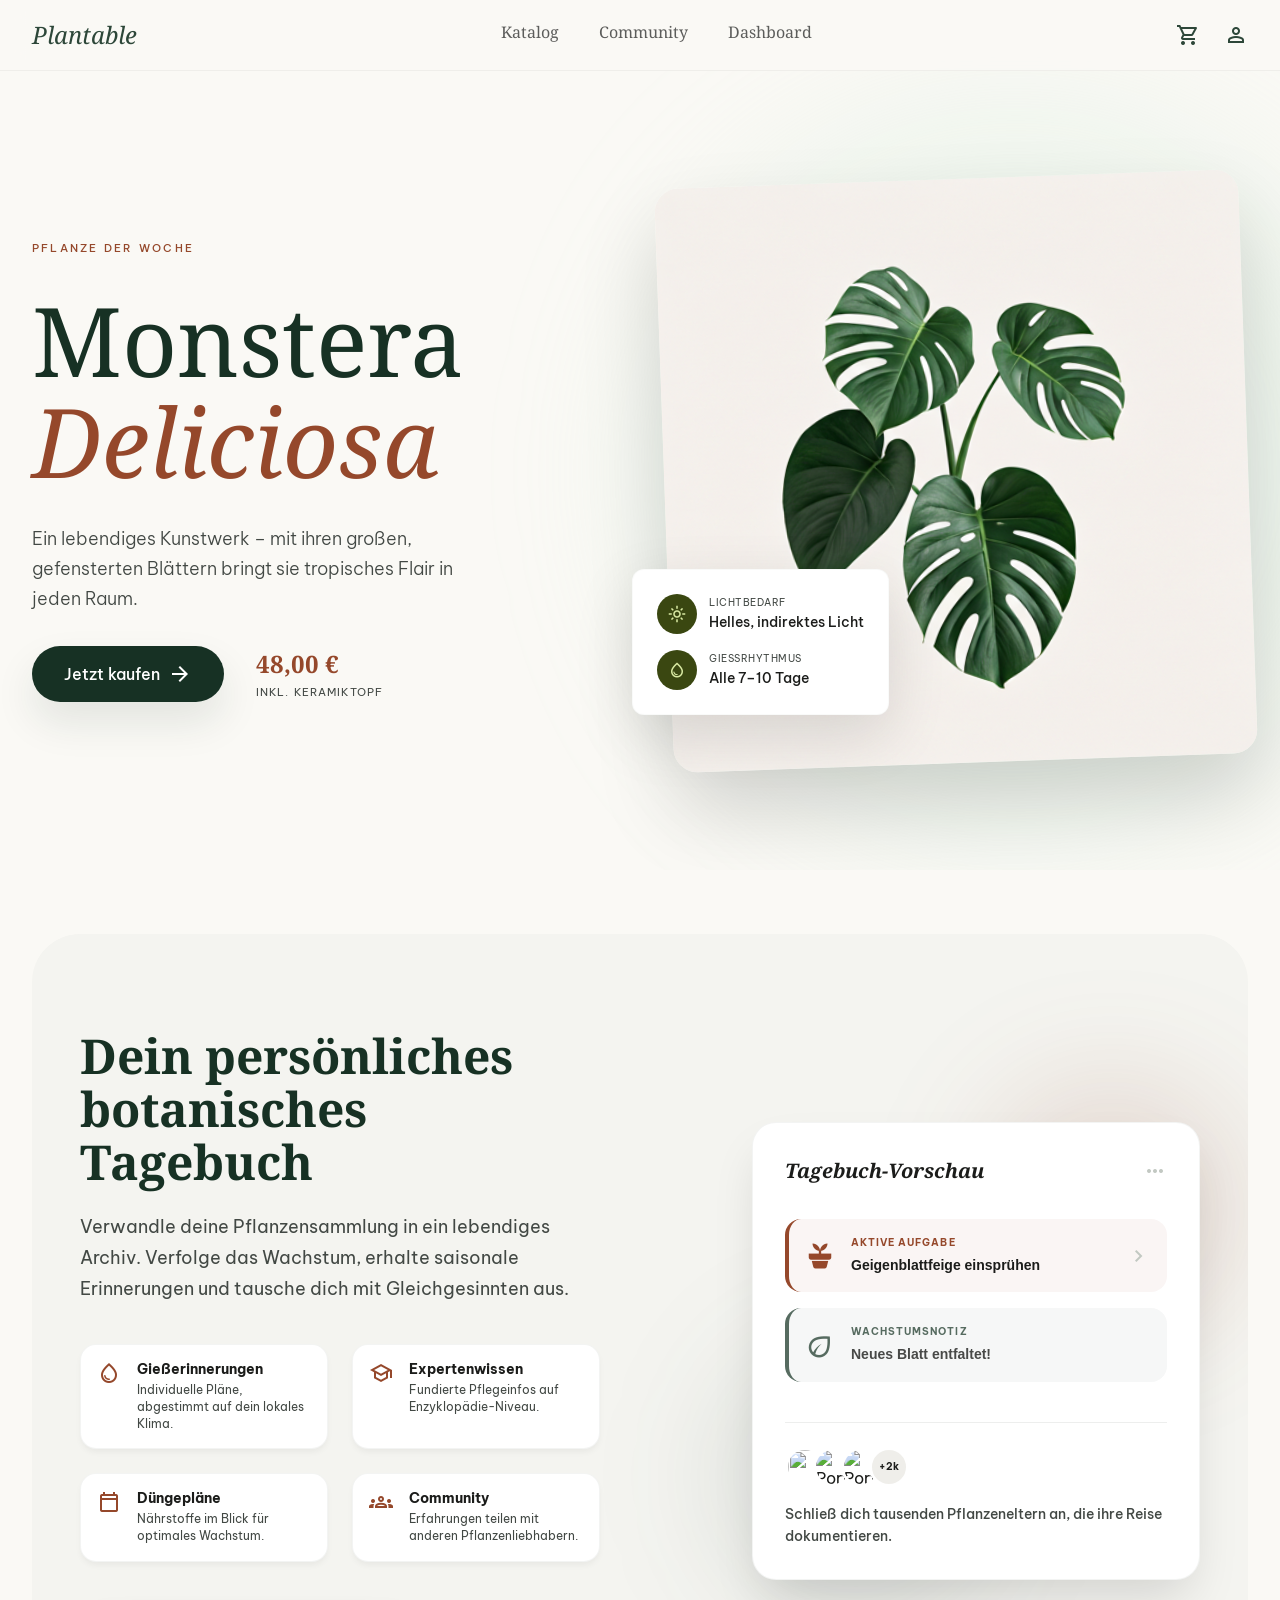
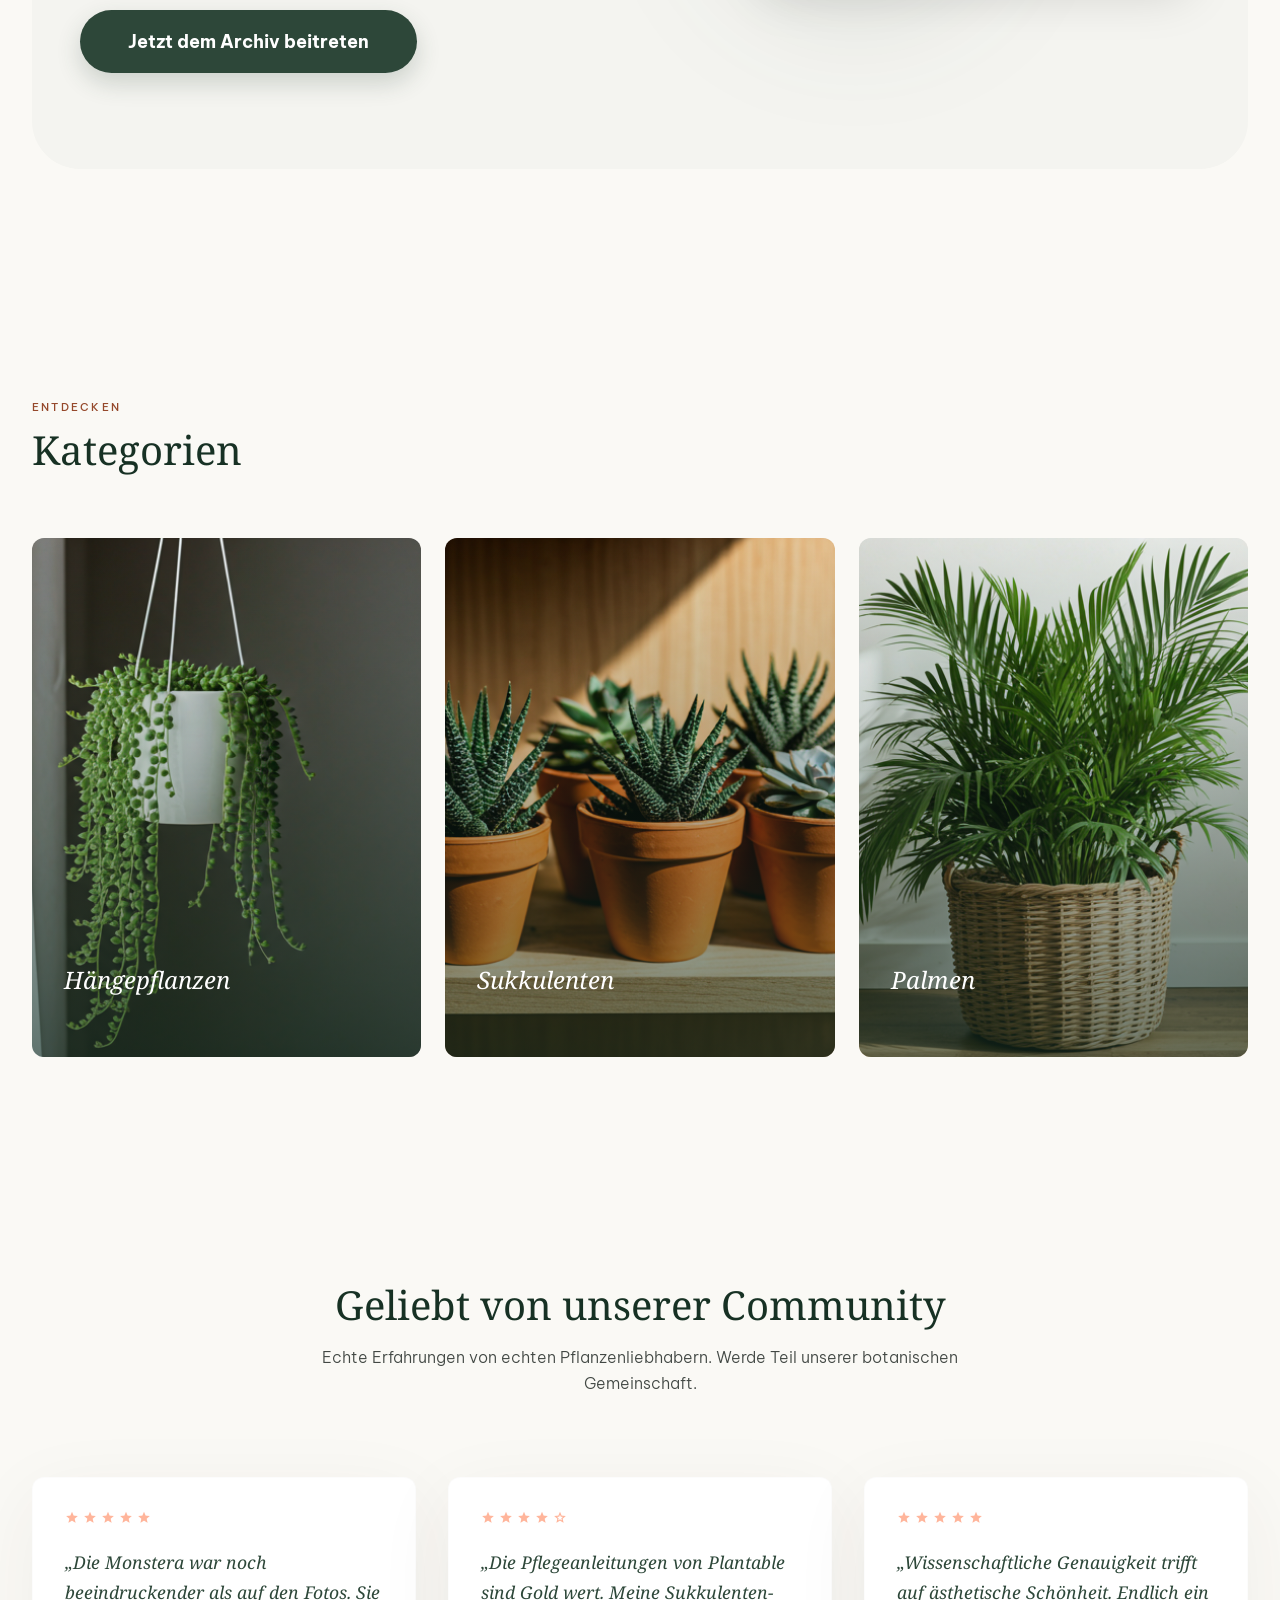
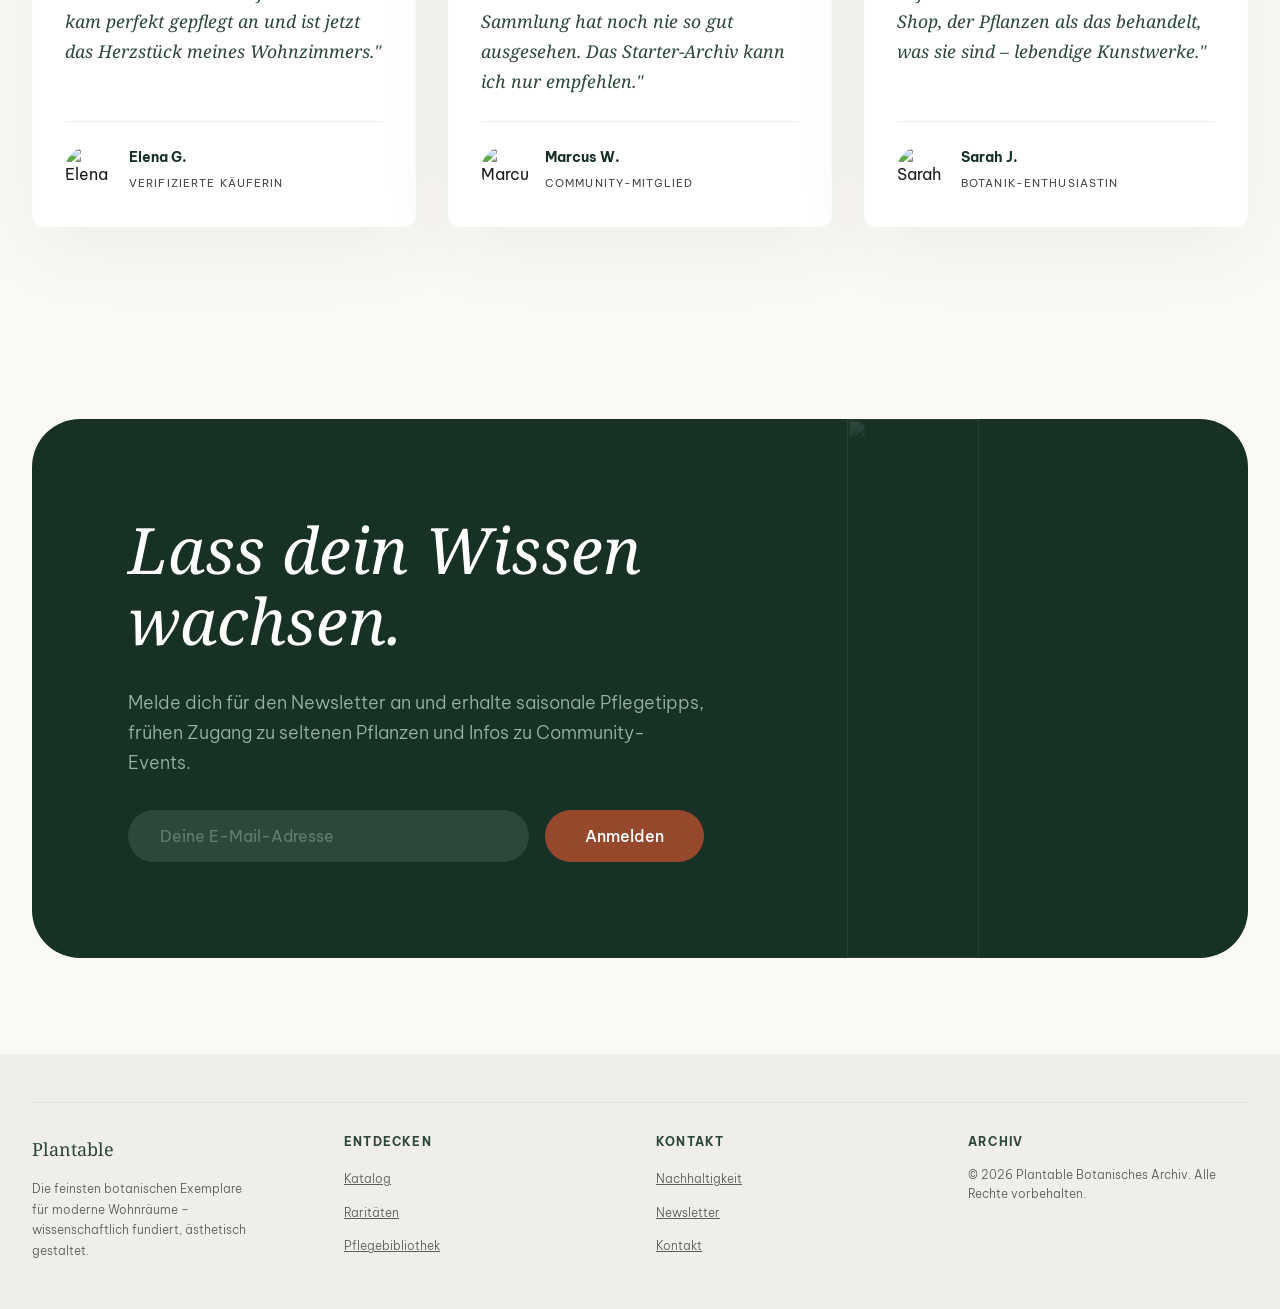
==== commit ddcdd604: "Auf Deutsch übersetzt" ====
--- a/index.html
+++ b/index.html
@@ -17,7 +17,7 @@
     <a href="index.html" class="logo">Plantable</a>
 
     <nav id="nav-menu">
-      <a href="catalog.html">Catalog</a>
+      <a href="catalog.html">Katalog</a>
       <a href="community.html">Community</a>
       <a href="dashboard.html">Dashboard</a>
     </nav>
@@ -46,7 +46,6 @@
   hamburgerBtn.addEventListener('click', () => {
     navMenu.classList.toggle('offen');
     
-    // Icon zwischen 'menu' und 'close' wechseln
     if (navMenu.classList.contains('offen')) {
       icon.textContent = 'close';
     } else {
@@ -54,23 +53,24 @@
     }
   });
 </script>
+
   <main>
 
     <section class="hero">
       <div class="hero-innen">
 
         <div class="hero-text">
-          <span class="etikett">Plant of the Week</span>
+          <span class="etikett">Pflanze der Woche</span>
           <h1>Monstera <br/><em>Deliciosa</em></h1>
-          <p>A sculptural masterpiece of nature, known for its iconic Swiss-cheese heart leaves and effortless grace.</p>
+          <p>Ein lebendiges Kunstwerk – mit ihren großen, gefensterten Blättern bringt sie tropisches Flair in jeden Raum.</p>
           <div class="hero-kaufen">
             <button class="btn-kaufen">
-              Acquire Specimen
+              Jetzt kaufen
               <span class="material-symbols-outlined">arrow_forward</span>
             </button>
             <div class="preis-block">
-              <span class="preis">$48.00</span>
-              <span class="preis-hinweis">In Ceramic Pot</span>
+              <span class="preis">48,00 €</span>
+              <span class="preis-hinweis">inkl. Keramiktopf</span>
             </div>
           </div>
         </div>
@@ -88,8 +88,8 @@
                 <span class="material-symbols-outlined">light_mode</span>
               </div>
               <div>
-                <span class="pflege-label">Light Preference</span>
-                <span class="pflege-wert">Bright Indirect</span>
+                <span class="pflege-label">Lichtbedarf</span>
+                <span class="pflege-wert">Helles, indirektes Licht</span>
               </div>
             </div>
             <div class="pflegekarte-zeile">
@@ -97,8 +97,8 @@
                 <span class="material-symbols-outlined">water_drop</span>
               </div>
               <div>
-                <span class="pflege-label">Water Cycle</span>
-                <span class="pflege-wert">Every 7–10 Days</span>
+                <span class="pflege-label">Gießrhythmus</span>
+                <span class="pflege-wert">Alle 7–10 Tage</span>
               </div>
             </div>
           </div>
@@ -110,44 +110,44 @@
     <section class="journal">
       <div class="journal-innen">
         <div class="journal-text">
-          <h2>Your Personal <br/>Botanical Journal</h2>
+          <h2>Dein persönliches <br/>botanisches Tagebuch</h2>
           <p class="journal-beschreibung">
-            Transform your plant collection into a living archive. Track growth, receive seasonal notifications, and connect with fellow enthusiasts.
+            Verwandle deine Pflanzensammlung in ein lebendiges Archiv. Verfolge das Wachstum, erhalte saisonale Erinnerungen und tausche dich mit Gleichgesinnten aus.
           </p>
           
           <div class="journal-features">
             <div class="journal-feature">
               <span class="material-symbols-outlined feature-icon">water_drop</span>
               <div class="feature-inhalt">
-                <h4>Watering Reminders</h4>
-                <p>Custom schedules based on your local climate.</p>
+                <h4>Gießerinnerungen</h4>
+                <p>Individuelle Pläne, abgestimmt auf dein lokales Klima.</p>
               </div>
             </div>
             <div class="journal-feature">
               <span class="material-symbols-outlined feature-icon">school</span>
               <div class="feature-inhalt">
-                <h4>Expert Tips</h4>
-                <p>Encyclopedia-grade care data.</p>
+                <h4>Expertenwissen</h4>
+                <p>Fundierte Pflegeinfos auf Enzyklopädie-Niveau.</p>
               </div>
             </div>
             <div class="journal-feature">
               <span class="material-symbols-outlined feature-icon">calendar_today</span>
               <div class="feature-inhalt">
-                <h4>Fertilizing Cycles</h4>
-                <p>Track nutrients for optimal growth bursts.</p>
+                <h4>Düngepläne</h4>
+                <p>Nährstoffe im Blick für optimales Wachstum.</p>
               </div>
             </div>
             <div class="journal-feature">
               <span class="material-symbols-outlined feature-icon">groups</span>
               <div class="feature-inhalt">
-                <h4>Community Exchange</h4>
-                <p>Exchange stories with fellow growers.</p>
+                <h4>Community</h4>
+                <p>Erfahrungen teilen mit anderen Pflanzenliebhabern.</p>
               </div>
             </div>
           </div>
           
           <button class="btn-journal">
-            Sign Up for the Archive
+            Jetzt dem Archiv beitreten
           </button>
         </div>
 
@@ -158,7 +158,7 @@
             
             <div class="journal-karte">
               <div class="journal-karte-header">
-                <span>Journal Preview</span>
+                <span>Tagebuch-Vorschau</span>
                 <span class="material-symbols-outlined">more_horiz</span>
               </div>
               
@@ -166,8 +166,8 @@
                 <div class="journal-task aktiv">
                   <span class="material-symbols-outlined" style="font-variation-settings: 'FILL' 1;">potted_plant</span>
                   <div>
-                    <p class="task-label">Active Task</p>
-                    <p class="task-title">Mist your Fiddle Leaf Fig</p>
+                    <p class="task-label">Aktive Aufgabe</p>
+                    <p class="task-title">Geigenblattfeige einsprühen</p>
                   </div>
                   <span class="material-symbols-outlined chevron">chevron_right</span>
                 </div>
@@ -175,8 +175,8 @@
                 <div class="journal-task notiz">
                   <span class="material-symbols-outlined">eco</span>
                   <div>
-                    <p class="task-label">Growth Note</p>
-                    <p class="task-title">New leaf unfurled!</p>
+                    <p class="task-label">Wachstumsnotiz</p>
+                    <p class="task-title">Neues Blatt entfaltet!</p>
                   </div>
                 </div>
               </div>
@@ -188,7 +188,7 @@
                   <img src="https://media.istockphoto.com/id/1495088043/vector/user-profile-icon-avatar-or-person-icon-profile-picture-portrait-symbol-default-portrait.jpg?s=612x612&w=0&k=20&c=dhV2p1JwmloBTOaGAtaA3AW1KSnjsdMt7-U_3EZElZ0=" alt="Portrait"/>
                   <div class="user-more">+2k</div>
                 </div>
-                <p>Join other plant parents archiving their journeys.</p>
+                <p>Schließ dich tausenden Pflanzeneltern an, die ihre Reise dokumentieren.</p>
               </div>
             
         </div>
@@ -200,8 +200,8 @@
 
         <div class="kategorien-kopf">
           <div>
-            <span class="etikett">EXPLORE</span>
-            <h2>Categories</h2>
+            <span class="etikett">ENTDECKEN</span>
+            <h2>Kategorien</h2>
           </div>
           <p class="kategorien-beschreibung">
            
@@ -217,8 +217,8 @@
             />
             <div class="kategorie-overlay"></div>
             <div class="kategorie-text">
-              <h3>Hanging Plants</h3>
-              <p class="kategorie-untertitel">floating elegance</p>
+              <h3>Hängepflanzen</h3>
+              <p class="kategorie-untertitel">Schwebende Eleganz</p>
             </div>
           </div>
 
@@ -229,8 +229,8 @@
             />
             <div class="kategorie-overlay"></div>
             <div class="kategorie-text">
-              <h3>Succulents</h3>
-              <p class="kategorie-untertitel">Wonders of the Desert</p>
+              <h3>Sukkulenten</h3>
+              <p class="kategorie-untertitel">Wunder der Wüste</p>
             </div>
           </div>
 
@@ -241,8 +241,8 @@
             />
             <div class="kategorie-overlay"></div>
             <div class="kategorie-text">
-              <h3>Palms</h3>
-              <p class="kategorie-untertitel"></p>
+              <h3>Palmen</h3>
+              <p class="kategorie-untertitel">Tropisches Lebensgefühl</p>
             </div>
           </div>
 
@@ -254,8 +254,8 @@
       <div class="bewertungen-innen">
 
         <div class="bewertungen-kopf">
-          <h2>Nurtured by the Community</h2>
-          <p>Real stories from real growers. Join our collective of botanical enthusiasts.</p>
+          <h2>Geliebt von unserer Community</h2>
+          <p>Echte Erfahrungen von echten Pflanzenliebhabern. Werde Teil unserer botanischen Gemeinschaft.</p>
         </div>
 
         <div class="bewertungen-raster">
@@ -268,12 +268,12 @@
               <span class="material-symbols-outlined gefallt">star</span>
               <span class="material-symbols-outlined gefallt">star</span>
             </div>
-            <p class="bewertungstext">"The Monstera I received was even more majestic than the photos. It arrived perfectly hydrated and is now the centerpiece of my living room."</p>
+            <p class="bewertungstext">„Die Monstera war noch beeindruckender als auf den Fotos. Sie kam perfekt gepflegt an und ist jetzt das Herzstück meines Wohnzimmers."</p>
             <div class="bewertungs-autor">
               <img src="https://media.istockphoto.com/id/1495088043/vector/user-profile-icon-avatar-or-person-icon-profile-picture-portrait-symbol-default-portrait.jpg?s=612x612&w=0&k=20&c=dhV2p1JwmloBTOaGAtaA3AW1KSnjsdMt7-U_3EZElZ0=" alt="Elena G."/>
               <div>
                 <strong>Elena G.</strong>
-                <span>Verified Collector</span>
+                <span>Verifizierte Käuferin</span>
               </div>
             </div>
           </div>
@@ -286,12 +286,12 @@
               <span class="material-symbols-outlined gefallt">star</span>
               <span class="material-symbols-outlined">star</span>
             </div>
-            <p class="bewertungstext">"Plantable's care guides have been a lifesaver. My succulent collection has never looked healthier. Highly recommend the starter archive."</p>
+            <p class="bewertungstext">„Die Pflegeanleitungen von Plantable sind Gold wert. Meine Sukkulenten-Sammlung hat noch nie so gut ausgesehen. Das Starter-Archiv kann ich nur empfehlen."</p>
             <div class="bewertungs-autor">
               <img src="https://media.istockphoto.com/id/1495088043/vector/user-profile-icon-avatar-or-person-icon-profile-picture-portrait-symbol-default-portrait.jpg?s=612x612&w=0&k=20&c=dhV2p1JwmloBTOaGAtaA3AW1KSnjsdMt7-U_3EZElZ0=" alt="Marcus W."/>
               <div>
                 <strong>Marcus W.</strong>
-                <span>Community Contributor</span>
+                <span>Community-Mitglied</span>
               </div>
             </div>
           </div>
@@ -304,12 +304,12 @@
               <span class="material-symbols-outlined gefallt">star</span>
               <span class="material-symbols-outlined gefallt">star</span>
             </div>
-            <p class="bewertungstext">"Scientific accuracy meets aesthetic beauty. Finally a shop that treats plants as living art rather than just merchandise."</p>
+            <p class="bewertungstext">„Wissenschaftliche Genauigkeit trifft auf ästhetische Schönheit. Endlich ein Shop, der Pflanzen als das behandelt, was sie sind – lebendige Kunstwerke."</p>
             <div class="bewertungs-autor">
               <img src="https://media.istockphoto.com/id/1495088043/vector/user-profile-icon-avatar-or-person-icon-profile-picture-portrait-symbol-default-portrait.jpg?s=612x612&w=0&k=20&c=dhV2p1JwmloBTOaGAtaA3AW1KSnjsdMt7-U_3EZElZ0=" alt="Sarah J."/>
               <div>
                 <strong>Sarah J.</strong>
-                <span>Botanical Architect</span>
+                <span>Botanik-Enthusiastin</span>
               </div>
             </div>
           </div>
@@ -322,11 +322,11 @@
       <div class="newsletter-box">
         <img src="" alt="" class="newsletter-hintergrundbild" aria-hidden="true"/>
         <div class="newsletter-inhalt">
-          <h2><em>Grow your knowledge.</em></h2>
-          <p>Join the Newsletter for seasonal care guides, first access to rare specimens, and community events.</p>
+          <h2><em>Lass dein Wissen wachsen.</em></h2>
+          <p>Melde dich für den Newsletter an und erhalte saisonale Pflegetipps, frühen Zugang zu seltenen Pflanzen und Infos zu Community-Events.</p>
           <div class="newsletter-formular">
-            <input type="email" placeholder="Your botanical email"/>
-            <button>Subscribe</button>
+            <input type="email" placeholder="Deine E-Mail-Adresse"/>
+            <button>Anmelden</button>
           </div>
         </div>
       </div>
@@ -341,30 +341,30 @@
 
         <div class="footer-marke">
           <p class="logo">Plantable</p>
-          <p>Curating the finest botanical specimens for the modern living space. Science-led, art-driven.</p>
+          <p>Die feinsten botanischen Exemplare für moderne Wohnräume – wissenschaftlich fundiert, ästhetisch gestaltet.</p>
         </div>
 
         <div>
-          <h4>Discover</h4>
+          <h4>Entdecken</h4>
           <ul>
-            <li><a href="#">Catalog</a></li>
-            <li><a href="#">Rare Finds</a></li>
-            <li><a href="#">Care Library</a></li>
+            <li><a href="#">Katalog</a></li>
+            <li><a href="#">Raritäten</a></li>
+            <li><a href="#">Pflegebibliothek</a></li>
           </ul>
         </div>
 
         <div>
-          <h4>Connect</h4>
+          <h4>Kontakt</h4>
           <ul>
-            <li><a href="#">Sustainability</a></li>
+            <li><a href="#">Nachhaltigkeit</a></li>
             <li><a href="#">Newsletter</a></li>
-            <li><a href="#">Contact</a></li>
+            <li><a href="#">Kontakt</a></li>
           </ul>
         </div>
 
         <div>
-          <h4>Archive</h4>
-          <p class="footer-copyright">© 2026 Plantable Botanical Archive. All rights reserved.</p>
+          <h4>Archiv</h4>
+          <p class="footer-copyright">© 2026 Plantable Botanisches Archiv. Alle Rechte vorbehalten.</p>
         </div>
 
       </div>
